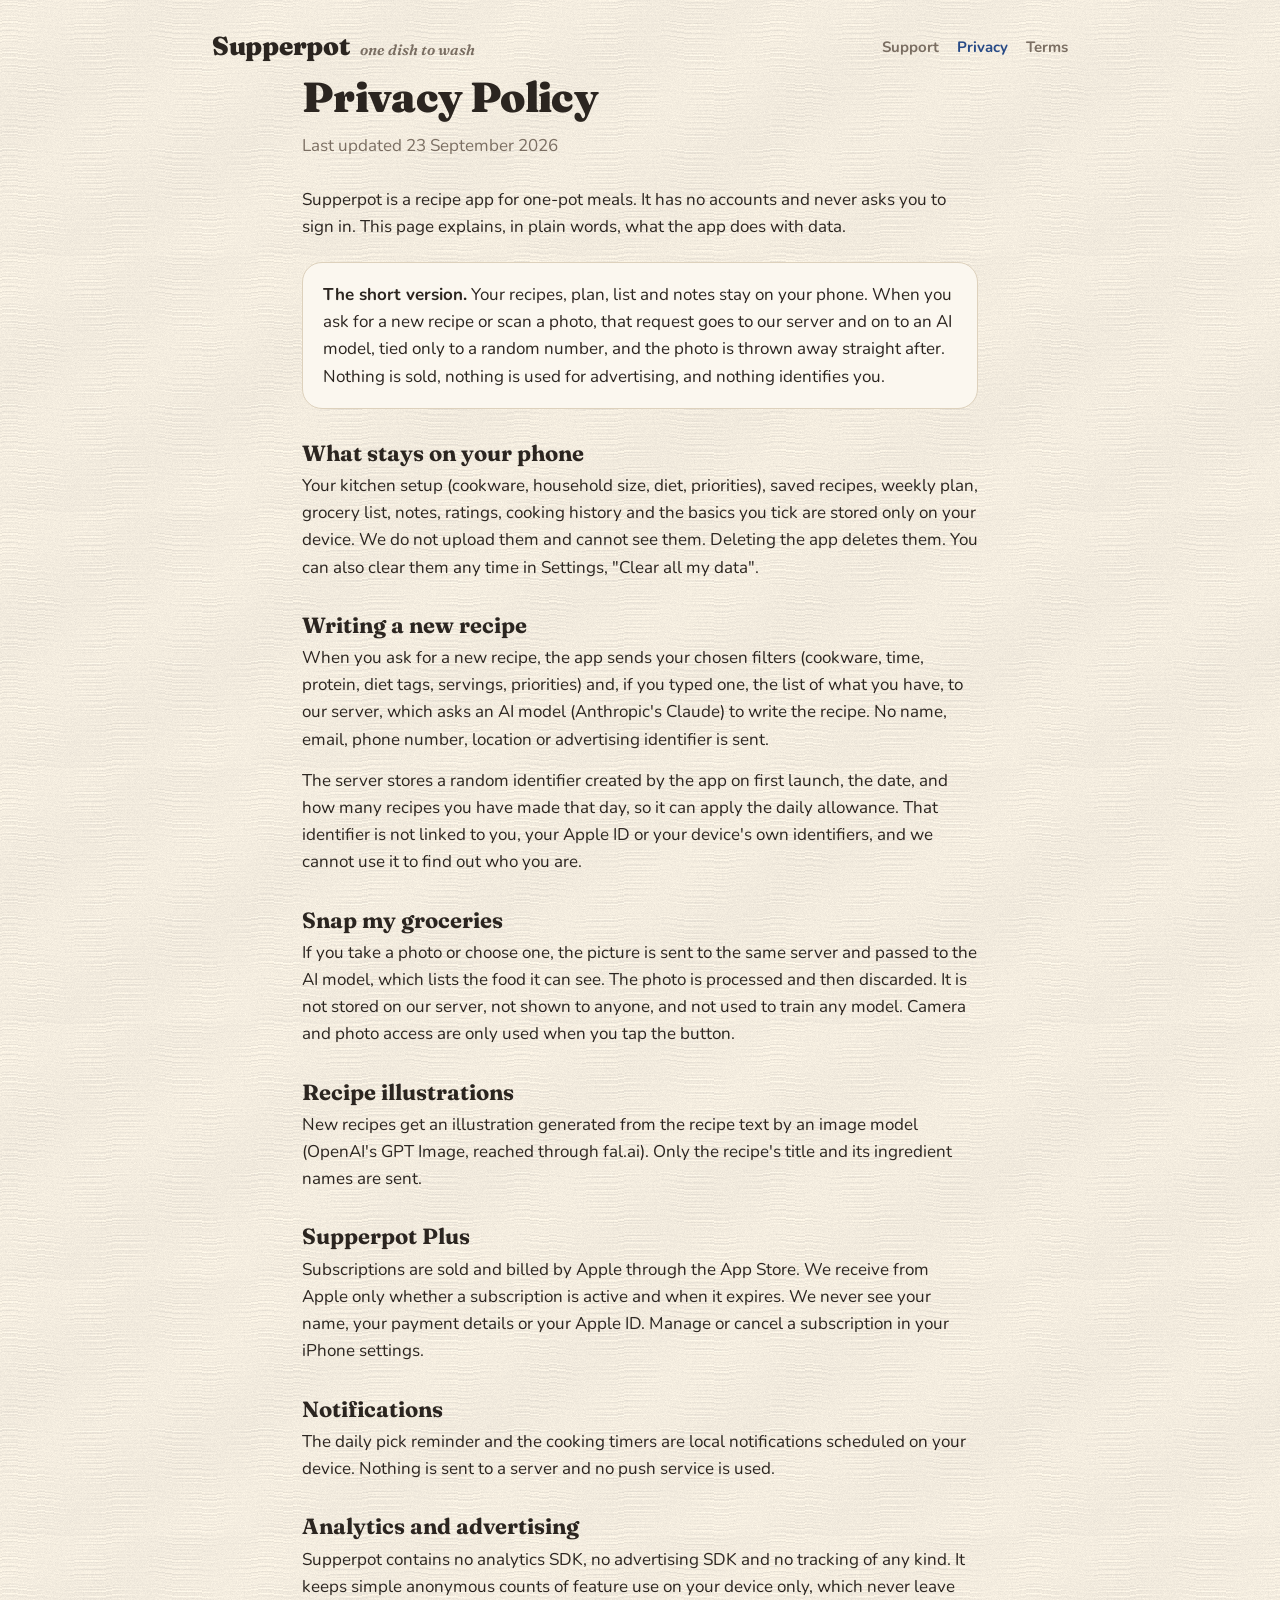
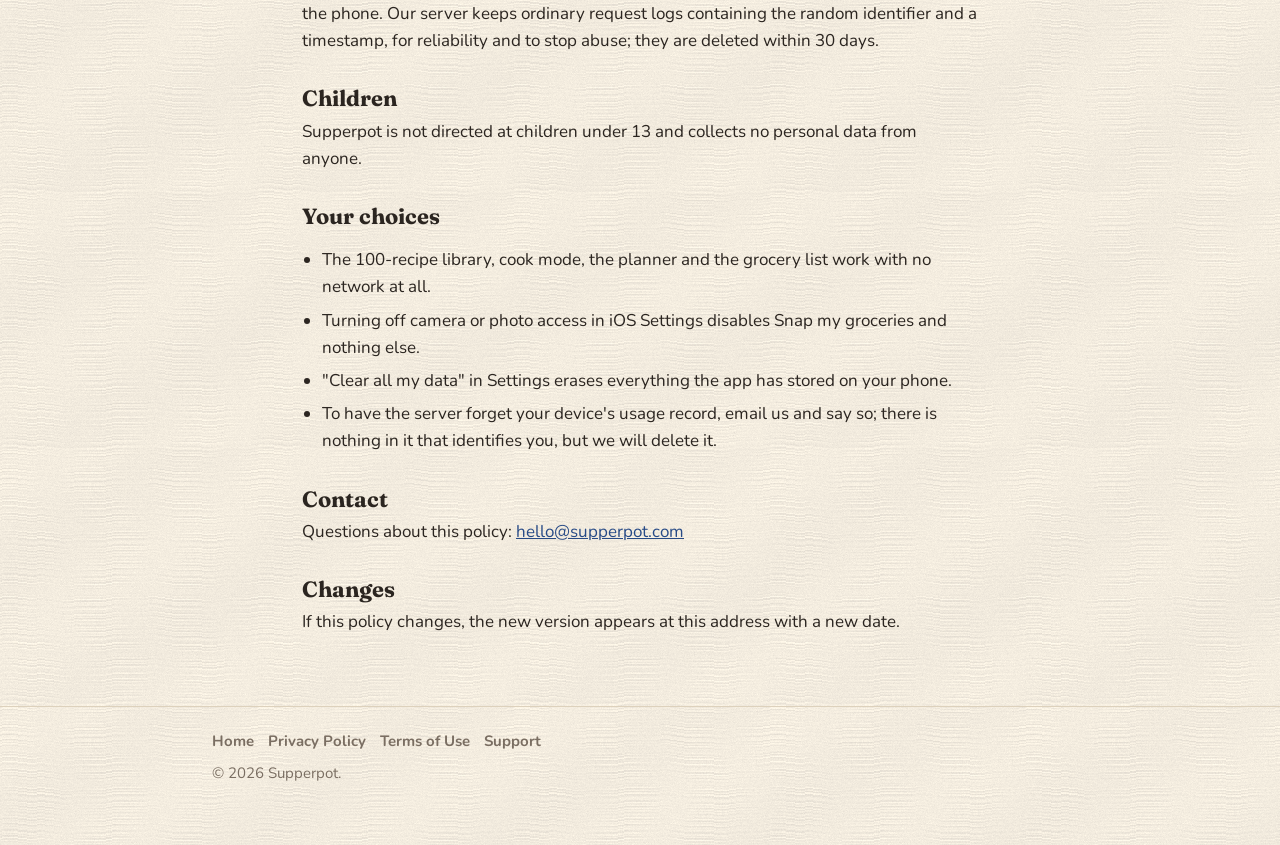
==== privacy/index.html @ 7e3484d4 "Proper site: home with screenshots, separate Privacy, Terms and Support pages" ====
<!doctype html>
<html lang="en">
<head>
<meta charset="utf-8">
<meta name="viewport" content="width=device-width, initial-scale=1">
<title>Privacy Policy — Supperpot</title>
<meta name="description" content="What Supperpot does with your data. No accounts, nothing sold, almost everything stays on your phone.">
<link rel="stylesheet" href="https://fonts.googleapis.com/css2?family=Fraunces:ital,opsz,wght@0,9..144,700;0,9..144,900;1,9..144,600&family=Nunito:wght@500;600;700;800&display=swap">
<link rel="stylesheet" href="/style.css">
</head>
<body>
<header><div class="wrap bar">
  <a class="brand" href="/"><b>Supperpot</b><span>one dish to wash</span></a>
  <nav>
    <a href="/support/">Support</a>
    <a href="/privacy/" aria-current="page">Privacy</a>
    <a href="/terms/">Terms</a>
  </nav>
</div></header>

<main class="wrap narrow doc">
  <h1>Privacy Policy</h1>
  <div class="meta">Last updated 23 September 2026</div>

  <p>Supperpot is a recipe app for one-pot meals. It has no accounts and never asks you to sign in. This page explains, in plain words, what the app does with data.</p>

  <div class="callout">
    <p style="margin:0"><b>The short version.</b> Your recipes, plan, list and notes stay on your phone. When you ask for a new recipe or scan a photo, that request goes to our server and on to an AI model, tied only to a random number, and the photo is thrown away straight after. Nothing is sold, nothing is used for advertising, and nothing identifies you.</p>
  </div>

  <h2>What stays on your phone</h2>
  <p>Your kitchen setup (cookware, household size, diet, priorities), saved recipes, weekly plan, grocery list, notes, ratings, cooking history and the basics you tick are stored only on your device. We do not upload them and cannot see them. Deleting the app deletes them. You can also clear them any time in Settings, "Clear all my data".</p>

  <h2>Writing a new recipe</h2>
  <p>When you ask for a new recipe, the app sends your chosen filters (cookware, time, protein, diet tags, servings, priorities) and, if you typed one, the list of what you have, to our server, which asks an AI model (Anthropic's Claude) to write the recipe. No name, email, phone number, location or advertising identifier is sent.</p>
  <p>The server stores a random identifier created by the app on first launch, the date, and how many recipes you have made that day, so it can apply the daily allowance. That identifier is not linked to you, your Apple ID or your device's own identifiers, and we cannot use it to find out who you are.</p>

  <h2>Snap my groceries</h2>
  <p>If you take a photo or choose one, the picture is sent to the same server and passed to the AI model, which lists the food it can see. The photo is processed and then discarded. It is not stored on our server, not shown to anyone, and not used to train any model. Camera and photo access are only used when you tap the button.</p>

  <h2>Recipe illustrations</h2>
  <p>New recipes get an illustration generated from the recipe text by an image model (OpenAI's GPT Image, reached through fal.ai). Only the recipe's title and its ingredient names are sent.</p>

  <h2>Supperpot Plus</h2>
  <p>Subscriptions are sold and billed by Apple through the App Store. We receive from Apple only whether a subscription is active and when it expires. We never see your name, your payment details or your Apple ID. Manage or cancel a subscription in your iPhone settings.</p>

  <h2>Notifications</h2>
  <p>The daily pick reminder and the cooking timers are local notifications scheduled on your device. Nothing is sent to a server and no push service is used.</p>

  <h2>Analytics and advertising</h2>
  <p>Supperpot contains no analytics SDK, no advertising SDK and no tracking of any kind. It keeps simple anonymous counts of feature use on your device only, which never leave the phone. Our server keeps ordinary request logs containing the random identifier and a timestamp, for reliability and to stop abuse; they are deleted within 30 days.</p>

  <h2>Children</h2>
  <p>Supperpot is not directed at children under 13 and collects no personal data from anyone.</p>

  <h2>Your choices</h2>
  <ul>
    <li>The 100-recipe library, cook mode, the planner and the grocery list work with no network at all.</li>
    <li>Turning off camera or photo access in iOS Settings disables Snap my groceries and nothing else.</li>
    <li>"Clear all my data" in Settings erases everything the app has stored on your phone.</li>
    <li>To have the server forget your device's usage record, email us and say so; there is nothing in it that identifies you, but we will delete it.</li>
  </ul>

  <h2>Contact</h2>
  <p>Questions about this policy: <a href="mailto:hello@supperpot.com">hello@supperpot.com</a></p>

  <h2>Changes</h2>
  <p>If this policy changes, the new version appears at this address with a new date.</p>
</main>

<footer><div class="wrap">
  <nav>
    <a href="/">Home</a>
    <a href="/privacy/">Privacy Policy</a>
    <a href="/terms/">Terms of Use</a>
    <a href="/support/">Support</a>
  </nav>
  © 2026 Supperpot.
</div></footer>
</body>
</html>
---- style.css ----
/* Supperpot site — the app's crepe-paper look. One stylesheet for every page. */
:root {
  --paper: #F4EEE2;
  --card: #FBF7EF;
  --ink: #2B2520;
  --steel: #7A6E62;
  --line: #DDD1BC;
  --enamel: #274A86;
  --enamel-soft: #DCE3F1;
  --butter: #F2C14E;
  --display: "Fraunces", Georgia, "Times New Roman", serif;
  --body: "Nunito", "Segoe UI", system-ui, -apple-system, sans-serif;
}
* { box-sizing: border-box; }
html { scroll-behavior: smooth; }
body {
  margin: 0;
  background: var(--paper) url("/img/paper.png") repeat;
  color: var(--ink);
  font-family: var(--body);
  font-size: 17px;
  line-height: 1.6;
}
.wrap { max-width: 900px; margin: 0 auto; padding: 0 22px; }
.narrow { max-width: 720px; }

/* header */
header { padding: 26px 0 0; }
.bar { display: flex; align-items: center; justify-content: space-between; gap: 16px; flex-wrap: wrap; }
.brand { display: flex; align-items: baseline; gap: 10px; text-decoration: none; color: var(--ink); }
.brand b { font-family: var(--display); font-weight: 900; font-size: 26px; letter-spacing: -0.01em; }
.brand span { font-family: var(--display); font-style: italic; font-weight: 600; color: var(--steel); font-size: 15px; }
nav { display: flex; gap: 18px; flex-wrap: wrap; }
nav a { color: var(--steel); text-decoration: none; font-weight: 700; font-size: 15px; }
nav a:hover, nav a[aria-current="page"] { color: var(--enamel); }

/* hero */
.hero { padding: 40px 0 8px; }
.eyebrow { font-family: var(--display); font-style: italic; font-weight: 600; color: var(--steel); font-size: 20px; }
h1 { font-family: var(--display); font-weight: 900; font-size: clamp(38px, 7vw, 62px); line-height: 1.02; letter-spacing: -0.015em; margin: 8px 0 14px; text-wrap: balance; }
.lede { font-size: 19px; color: var(--steel); max-width: 34ch; margin: 0 0 22px; }
.cta { display: inline-block; background: var(--enamel); color: var(--paper); text-decoration: none; font-weight: 800; padding: 15px 26px; border-radius: 16px; }
.cta.soft { background: transparent; color: var(--enamel); border: 2px solid var(--enamel); margin-left: 8px; }
.hero-grid { display: grid; grid-template-columns: 1fr 380px; gap: 28px; align-items: center; }
.hero-art { width: 100%; border-radius: 22px; }

/* sections */
h2 { font-family: var(--display); font-weight: 700; font-size: clamp(26px, 4vw, 34px); line-height: 1.15; margin: 54px 0 6px; text-wrap: balance; }
h3 { font-family: var(--body); font-weight: 800; font-size: 18px; margin: 0 0 4px; }
p { margin: 0 0 14px; max-width: 65ch; }
.sub { color: var(--steel); margin-bottom: 22px; }

.features { display: grid; grid-template-columns: repeat(auto-fit, minmax(240px, 1fr)); gap: 14px; }
.feature { background: var(--card); border: 1px solid var(--line); border-radius: 20px; padding: 18px 20px; }
.feature p { color: var(--steel); margin: 0; font-size: 16px; }

/* screenshot rail */
.shots { display: flex; gap: 16px; overflow-x: auto; padding: 6px 0 18px; scroll-snap-type: x mandatory; }
.shots figure { margin: 0; flex: 0 0 240px; scroll-snap-align: start; }
.shots img { width: 100%; border-radius: 20px; border: 1px solid var(--line); display: block; }
.shots figcaption { color: var(--steel); font-size: 14px; margin-top: 8px; font-weight: 700; }

/* text pages */
.doc h1 { font-size: clamp(32px, 6vw, 42px); }
.doc .meta { color: var(--steel); margin-bottom: 26px; }
.doc h2 { font-size: 22px; margin: 32px 0 6px; }
.doc p { max-width: 68ch; }
.doc ul { max-width: 68ch; padding-left: 20px; }
.doc li { margin: 6px 0; }

.callout { background: var(--card); border: 1px solid var(--line); border-radius: 20px; padding: 18px 20px; margin: 22px 0; }
a { color: var(--enamel); }

footer { margin-top: 70px; border-top: 1px solid var(--line); padding: 22px 0 60px; color: var(--steel); font-size: 15px; }
footer nav { gap: 14px; margin-bottom: 8px; }

@media (max-width: 760px) {
  .hero-grid { grid-template-columns: 1fr; }
  .hero-art { max-width: 320px; }
  .lede { max-width: none; }
}
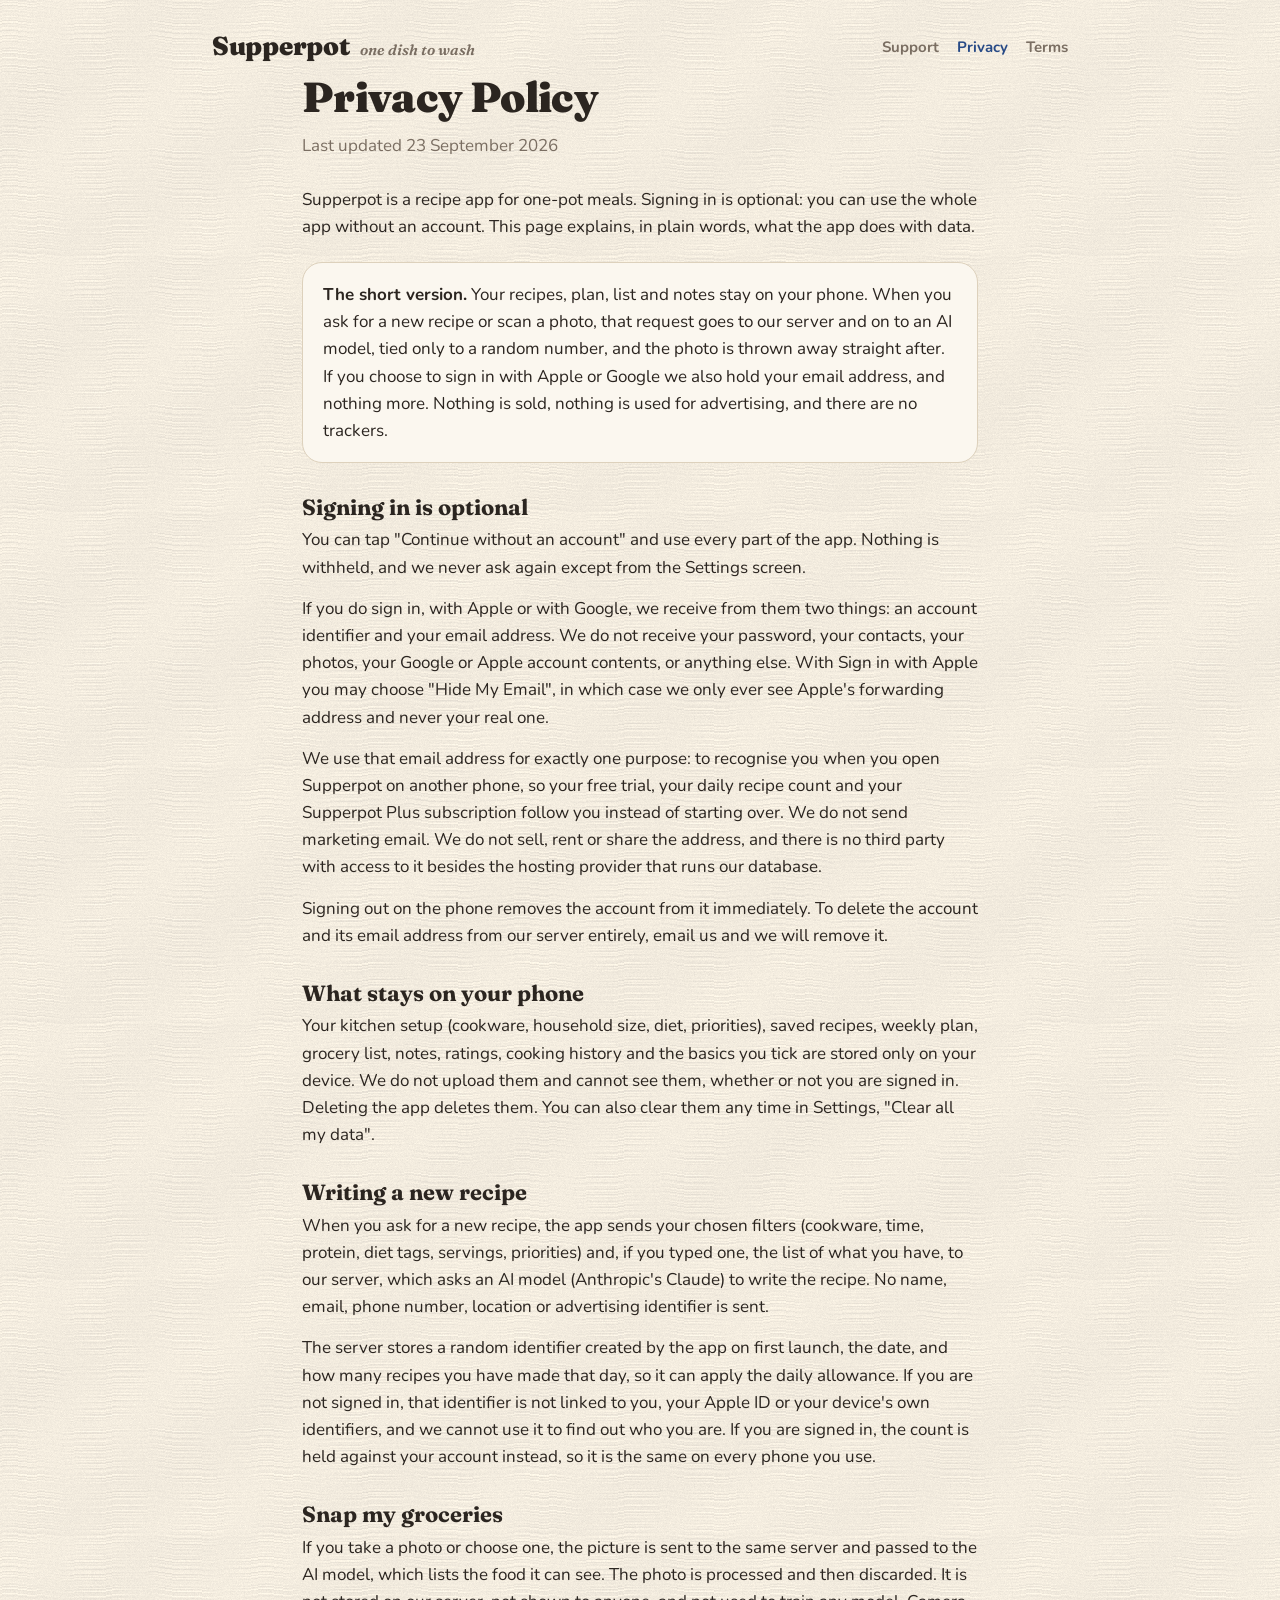
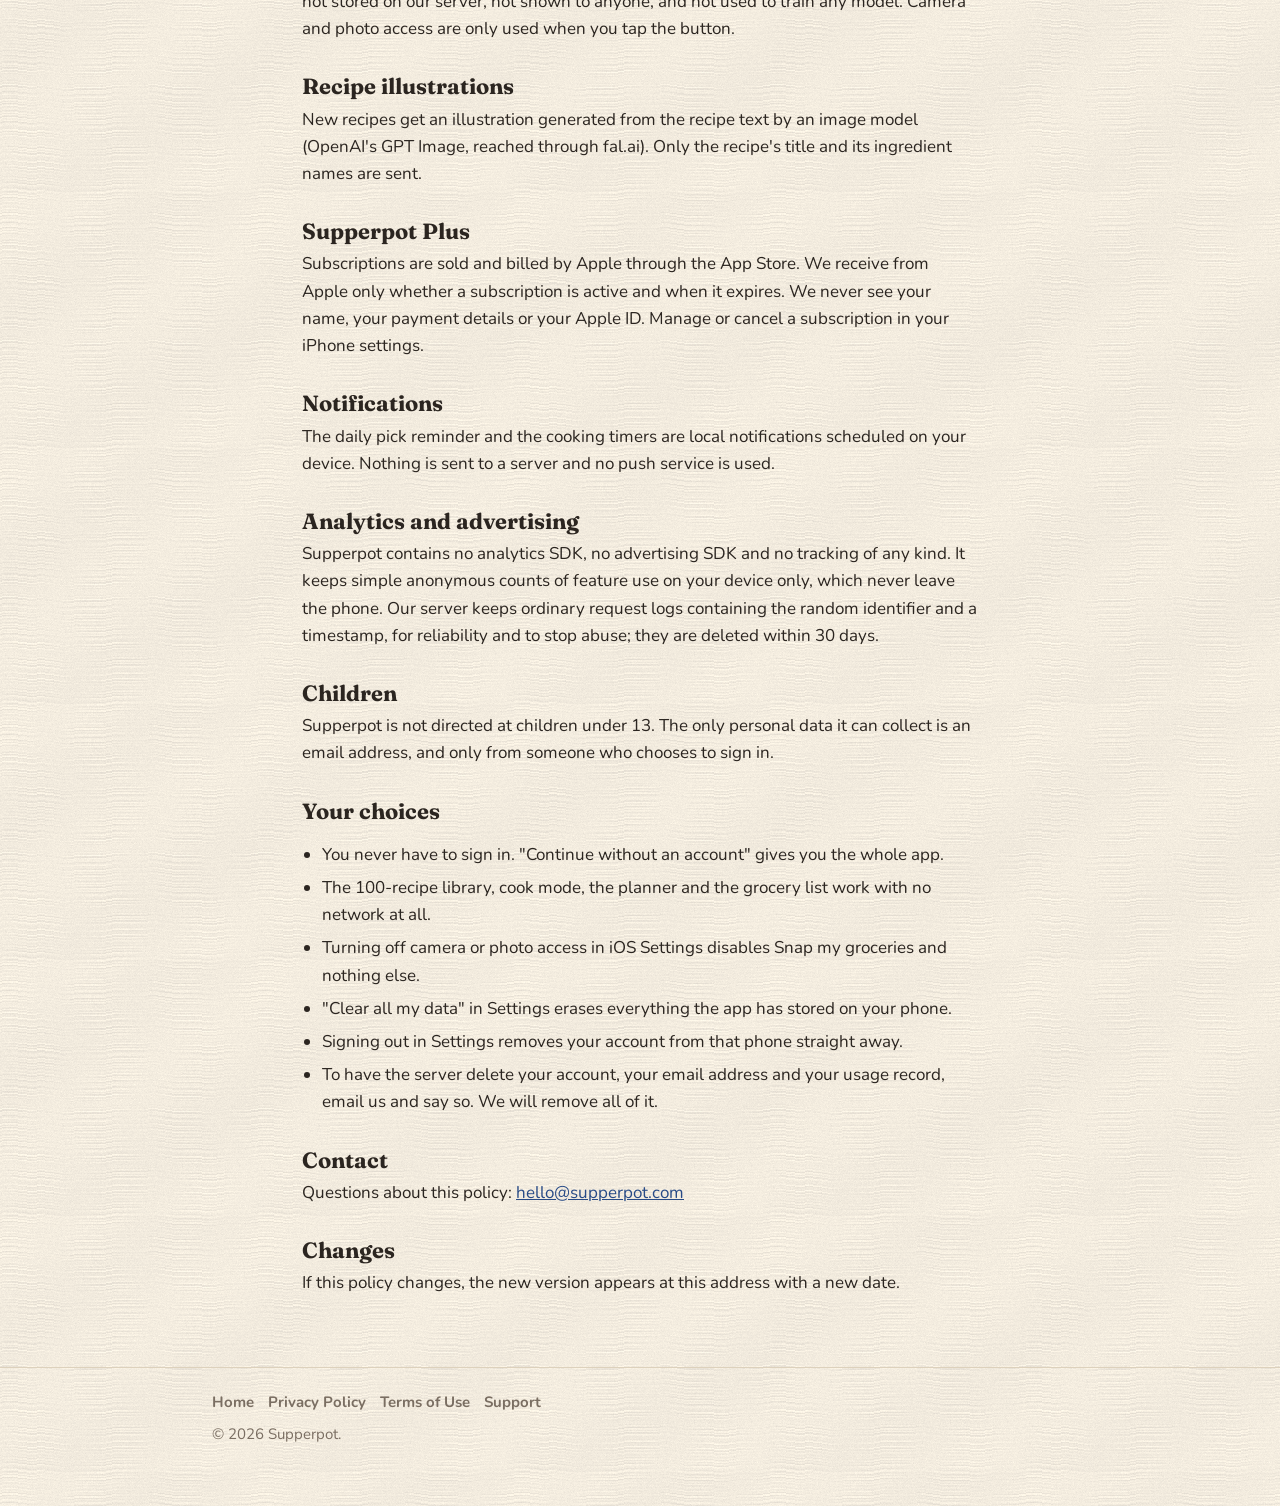
==== commit 1cdc1878: "Optional accounts: privacy, terms, support and home page updated Co-Authored-By: Claude Opus 5 <nore" ====
--- a/privacy/index.html
+++ b/privacy/index.html
@@ -22,18 +22,24 @@
   <h1>Privacy Policy</h1>
   <div class="meta">Last updated 23 September 2026</div>
 
-  <p>Supperpot is a recipe app for one-pot meals. It has no accounts and never asks you to sign in. This page explains, in plain words, what the app does with data.</p>
+  <p>Supperpot is a recipe app for one-pot meals. Signing in is optional: you can use the whole app without an account. This page explains, in plain words, what the app does with data.</p>
 
   <div class="callout">
-    <p style="margin:0"><b>The short version.</b> Your recipes, plan, list and notes stay on your phone. When you ask for a new recipe or scan a photo, that request goes to our server and on to an AI model, tied only to a random number, and the photo is thrown away straight after. Nothing is sold, nothing is used for advertising, and nothing identifies you.</p>
+    <p style="margin:0"><b>The short version.</b> Your recipes, plan, list and notes stay on your phone. When you ask for a new recipe or scan a photo, that request goes to our server and on to an AI model, tied only to a random number, and the photo is thrown away straight after. If you choose to sign in with Apple or Google we also hold your email address, and nothing more. Nothing is sold, nothing is used for advertising, and there are no trackers.</p>
   </div>
 
+  <h2>Signing in is optional</h2>
+  <p>You can tap "Continue without an account" and use every part of the app. Nothing is withheld, and we never ask again except from the Settings screen.</p>
+  <p>If you do sign in, with Apple or with Google, we receive from them two things: an account identifier and your email address. We do not receive your password, your contacts, your photos, your Google or Apple account contents, or anything else. With Sign in with Apple you may choose "Hide My Email", in which case we only ever see Apple's forwarding address and never your real one.</p>
+  <p>We use that email address for exactly one purpose: to recognise you when you open Supperpot on another phone, so your free trial, your daily recipe count and your Supperpot Plus subscription follow you instead of starting over. We do not send marketing email. We do not sell, rent or share the address, and there is no third party with access to it besides the hosting provider that runs our database.</p>
+  <p>Signing out on the phone removes the account from it immediately. To delete the account and its email address from our server entirely, email us and we will remove it.</p>
+
   <h2>What stays on your phone</h2>
-  <p>Your kitchen setup (cookware, household size, diet, priorities), saved recipes, weekly plan, grocery list, notes, ratings, cooking history and the basics you tick are stored only on your device. We do not upload them and cannot see them. Deleting the app deletes them. You can also clear them any time in Settings, "Clear all my data".</p>
+  <p>Your kitchen setup (cookware, household size, diet, priorities), saved recipes, weekly plan, grocery list, notes, ratings, cooking history and the basics you tick are stored only on your device. We do not upload them and cannot see them, whether or not you are signed in. Deleting the app deletes them. You can also clear them any time in Settings, "Clear all my data".</p>
 
   <h2>Writing a new recipe</h2>
   <p>When you ask for a new recipe, the app sends your chosen filters (cookware, time, protein, diet tags, servings, priorities) and, if you typed one, the list of what you have, to our server, which asks an AI model (Anthropic's Claude) to write the recipe. No name, email, phone number, location or advertising identifier is sent.</p>
-  <p>The server stores a random identifier created by the app on first launch, the date, and how many recipes you have made that day, so it can apply the daily allowance. That identifier is not linked to you, your Apple ID or your device's own identifiers, and we cannot use it to find out who you are.</p>
+  <p>The server stores a random identifier created by the app on first launch, the date, and how many recipes you have made that day, so it can apply the daily allowance. If you are not signed in, that identifier is not linked to you, your Apple ID or your device's own identifiers, and we cannot use it to find out who you are. If you are signed in, the count is held against your account instead, so it is the same on every phone you use.</p>
 
   <h2>Snap my groceries</h2>
   <p>If you take a photo or choose one, the picture is sent to the same server and passed to the AI model, which lists the food it can see. The photo is processed and then discarded. It is not stored on our server, not shown to anyone, and not used to train any model. Camera and photo access are only used when you tap the button.</p>
@@ -51,14 +57,16 @@
   <p>Supperpot contains no analytics SDK, no advertising SDK and no tracking of any kind. It keeps simple anonymous counts of feature use on your device only, which never leave the phone. Our server keeps ordinary request logs containing the random identifier and a timestamp, for reliability and to stop abuse; they are deleted within 30 days.</p>
 
   <h2>Children</h2>
-  <p>Supperpot is not directed at children under 13 and collects no personal data from anyone.</p>
+  <p>Supperpot is not directed at children under 13. The only personal data it can collect is an email address, and only from someone who chooses to sign in.</p>
 
   <h2>Your choices</h2>
   <ul>
+    <li>You never have to sign in. "Continue without an account" gives you the whole app.</li>
     <li>The 100-recipe library, cook mode, the planner and the grocery list work with no network at all.</li>
     <li>Turning off camera or photo access in iOS Settings disables Snap my groceries and nothing else.</li>
     <li>"Clear all my data" in Settings erases everything the app has stored on your phone.</li>
-    <li>To have the server forget your device's usage record, email us and say so; there is nothing in it that identifies you, but we will delete it.</li>
+    <li>Signing out in Settings removes your account from that phone straight away.</li>
+    <li>To have the server delete your account, your email address and your usage record, email us and say so. We will remove all of it.</li>
   </ul>
 
   <h2>Contact</h2>
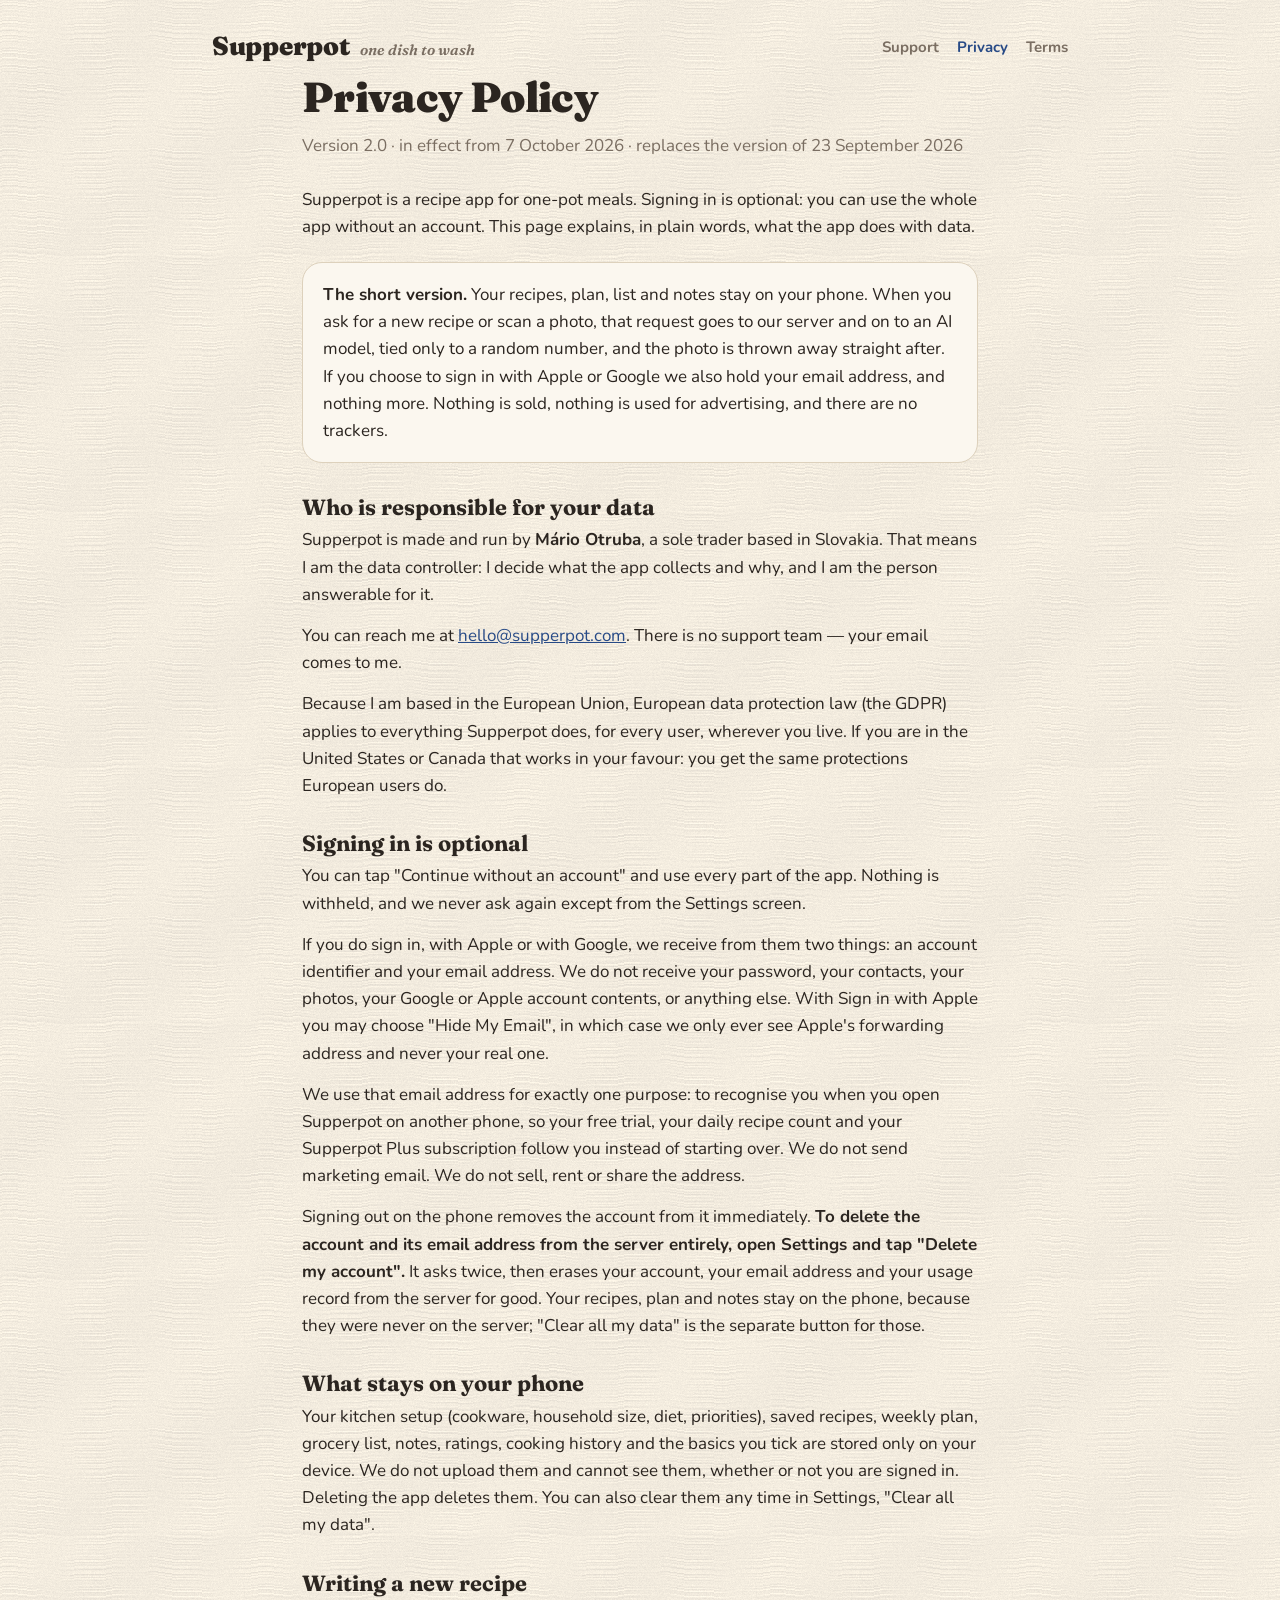
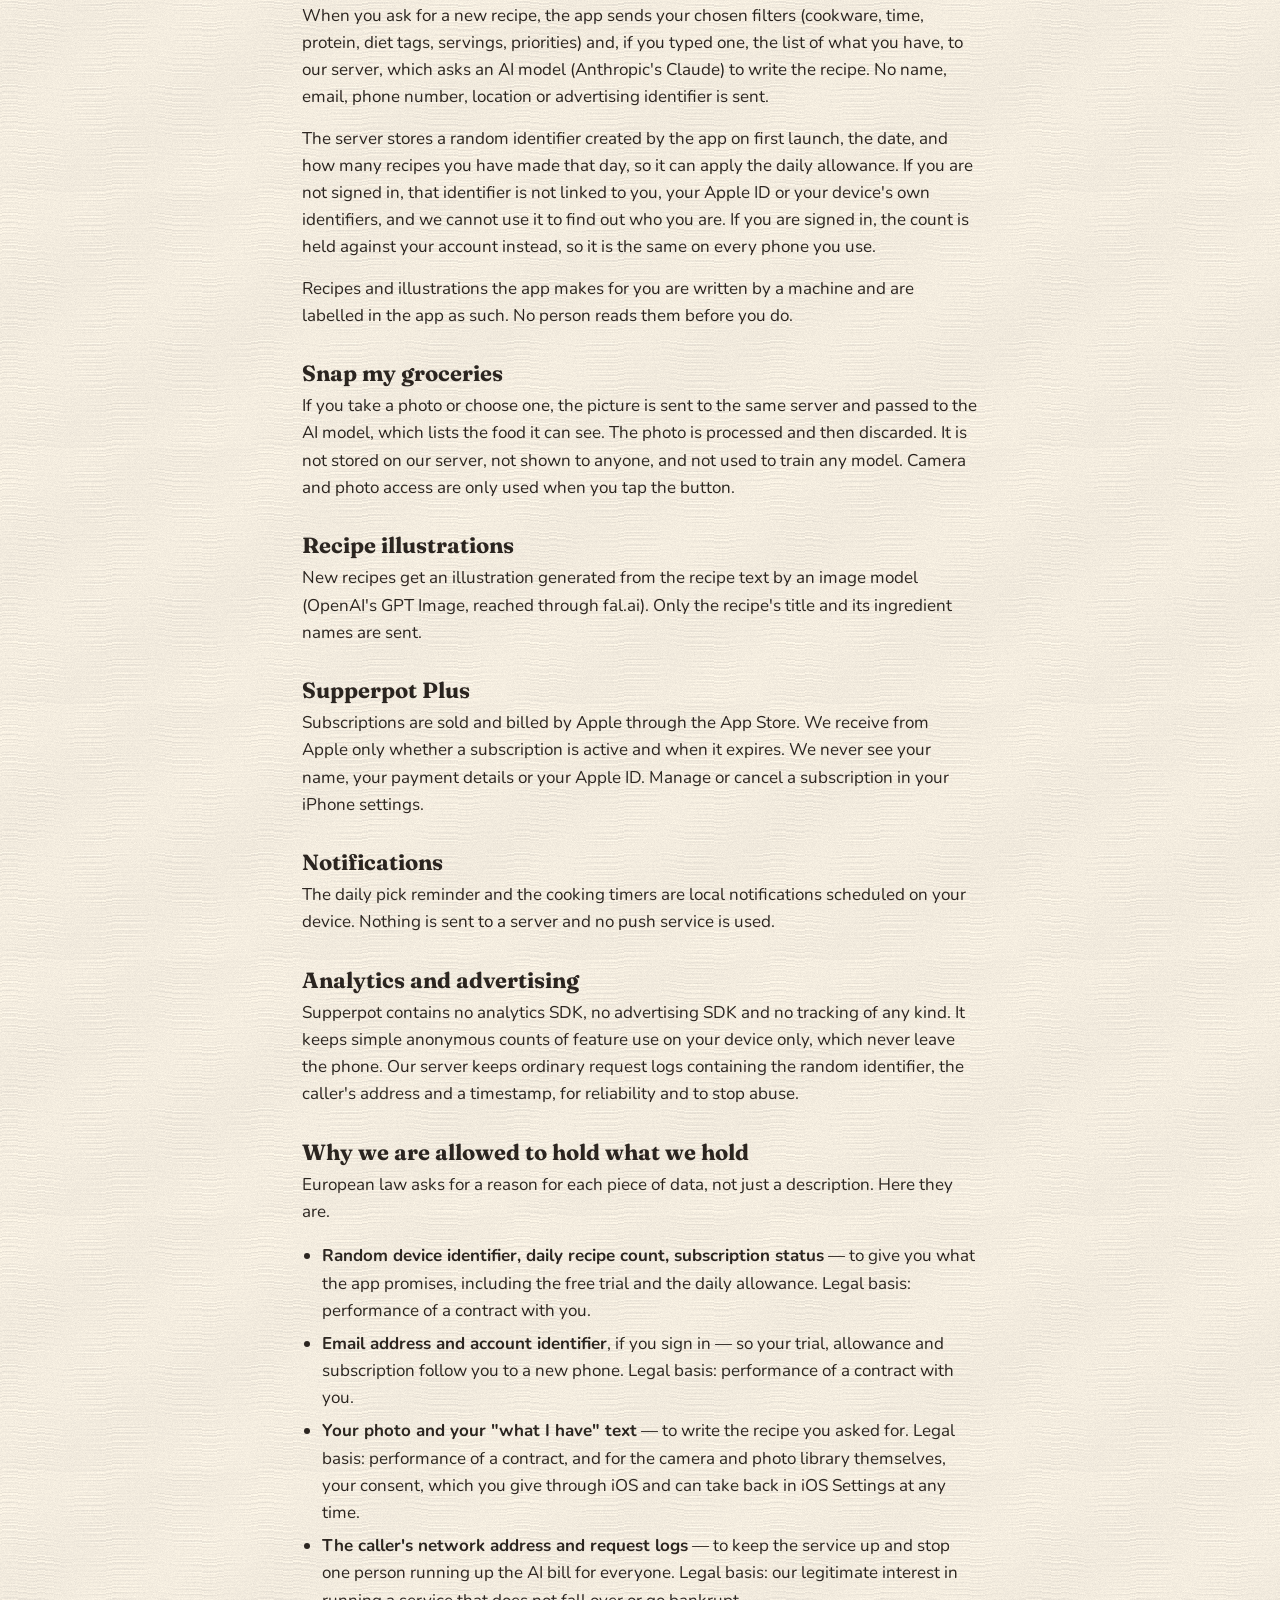
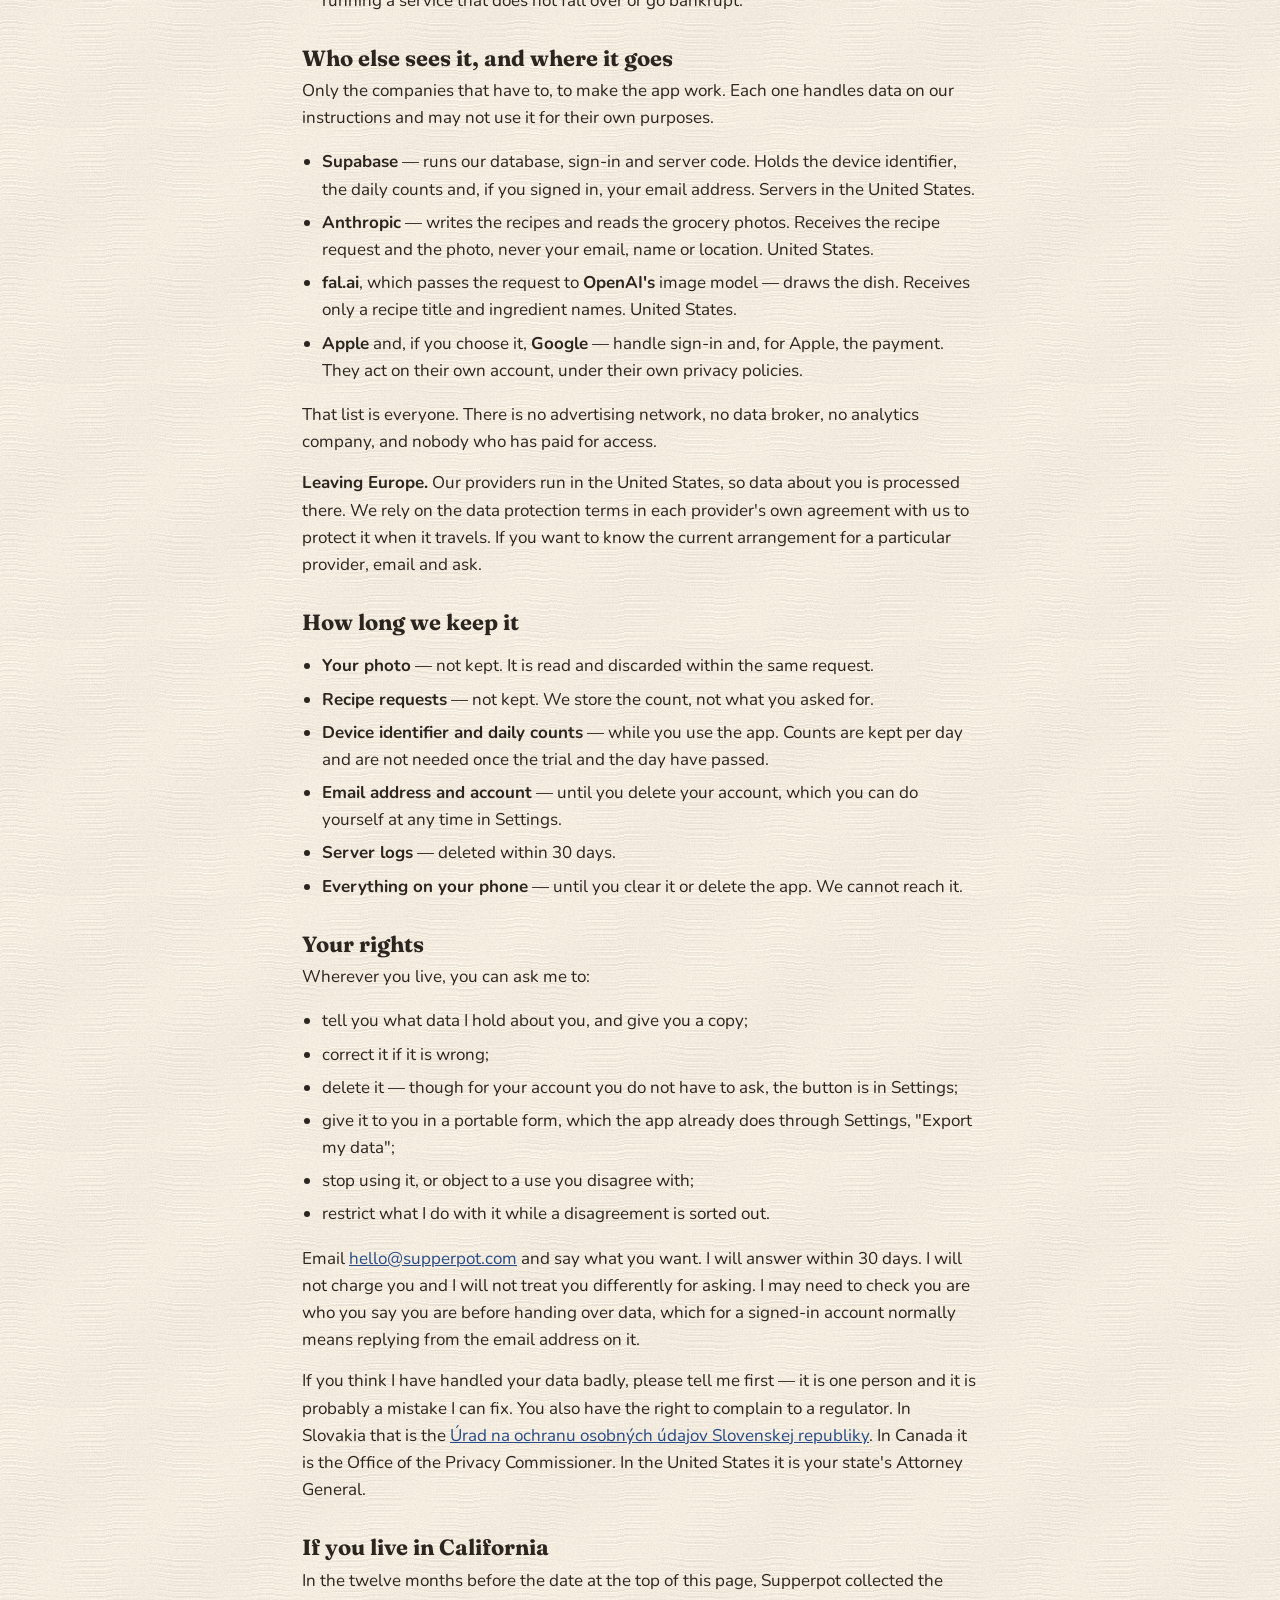
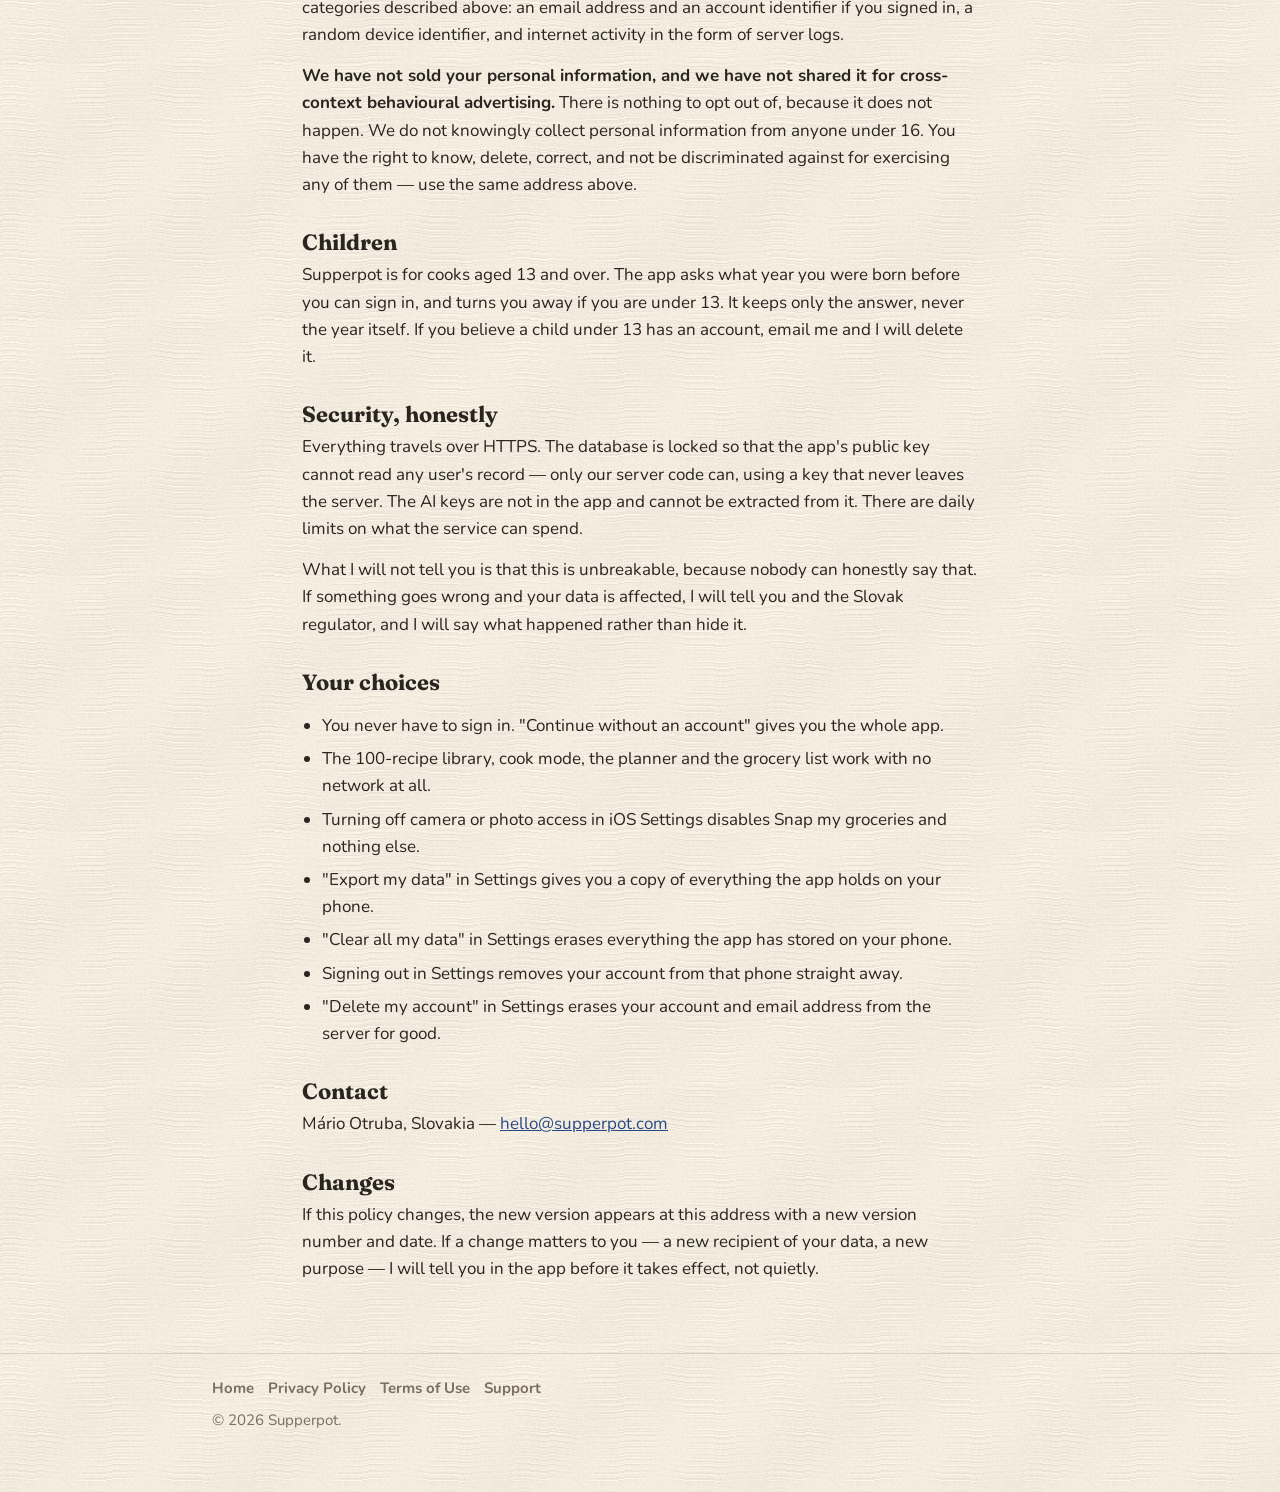
==== commit c57e20db: "Privacy policy 2.0 and terms 2.0: name the operator, the legal bases, the recipients, retention, rig" ====
--- a/privacy/index.html
+++ b/privacy/index.html
@@ -20,19 +20,25 @@
 
 <main class="wrap narrow doc">
   <h1>Privacy Policy</h1>
-  <div class="meta">Last updated 23 September 2026</div>
+  <div class="meta">Version 2.0 &middot; in effect from 7 October 2026 &middot; replaces the version of 23 September 2026</div>
 
   <p>Supperpot is a recipe app for one-pot meals. Signing in is optional: you can use the whole app without an account. This page explains, in plain words, what the app does with data.</p>
 
   <div class="callout">
-    <p style="margin:0"><b>The short version.</b> Your recipes, plan, list and notes stay on your phone. When you ask for a new recipe or scan a photo, that request goes to our server and on to an AI model, tied only to a random number, and the photo is thrown away straight after. If you choose to sign in with Apple or Google we also hold your email address, and nothing more. Nothing is sold, nothing is used for advertising, and there are no trackers.</p>
+    <b>The short version.</b>
+    Your recipes, plan, list and notes stay on your phone. When you ask for a new recipe or scan a photo, that request goes to our server and on to an AI model, tied only to a random number, and the photo is thrown away straight after. If you choose to sign in with Apple or Google we also hold your email address, and nothing more. Nothing is sold, nothing is used for advertising, and there are no trackers.
   </div>
+
+  <h2>Who is responsible for your data</h2>
+  <p>Supperpot is made and run by <b>M&aacute;rio Otruba</b>, a sole trader based in Slovakia. That means I am the data controller: I decide what the app collects and why, and I am the person answerable for it.</p>
+  <p>You can reach me at <a href="mailto:hello@supperpot.com">hello@supperpot.com</a>. There is no support team &mdash; your email comes to me.</p>
+  <p>Because I am based in the European Union, European data protection law (the GDPR) applies to everything Supperpot does, for every user, wherever you live. If you are in the United States or Canada that works in your favour: you get the same protections European users do.</p>
 
   <h2>Signing in is optional</h2>
   <p>You can tap "Continue without an account" and use every part of the app. Nothing is withheld, and we never ask again except from the Settings screen.</p>
   <p>If you do sign in, with Apple or with Google, we receive from them two things: an account identifier and your email address. We do not receive your password, your contacts, your photos, your Google or Apple account contents, or anything else. With Sign in with Apple you may choose "Hide My Email", in which case we only ever see Apple's forwarding address and never your real one.</p>
-  <p>We use that email address for exactly one purpose: to recognise you when you open Supperpot on another phone, so your free trial, your daily recipe count and your Supperpot Plus subscription follow you instead of starting over. We do not send marketing email. We do not sell, rent or share the address, and there is no third party with access to it besides the hosting provider that runs our database.</p>
-  <p>Signing out on the phone removes the account from it immediately. To delete the account and its email address from our server entirely, email us and we will remove it.</p>
+  <p>We use that email address for exactly one purpose: to recognise you when you open Supperpot on another phone, so your free trial, your daily recipe count and your Supperpot Plus subscription follow you instead of starting over. We do not send marketing email. We do not sell, rent or share the address.</p>
+  <p>Signing out on the phone removes the account from it immediately. <b>To delete the account and its email address from the server entirely, open Settings and tap "Delete my account".</b> It asks twice, then erases your account, your email address and your usage record from the server for good. Your recipes, plan and notes stay on the phone, because they were never on the server; "Clear all my data" is the separate button for those.</p>
 
   <h2>What stays on your phone</h2>
   <p>Your kitchen setup (cookware, household size, diet, priorities), saved recipes, weekly plan, grocery list, notes, ratings, cooking history and the basics you tick are stored only on your device. We do not upload them and cannot see them, whether or not you are signed in. Deleting the app deletes them. You can also clear them any time in Settings, "Clear all my data".</p>
@@ -40,6 +46,7 @@
   <h2>Writing a new recipe</h2>
   <p>When you ask for a new recipe, the app sends your chosen filters (cookware, time, protein, diet tags, servings, priorities) and, if you typed one, the list of what you have, to our server, which asks an AI model (Anthropic's Claude) to write the recipe. No name, email, phone number, location or advertising identifier is sent.</p>
   <p>The server stores a random identifier created by the app on first launch, the date, and how many recipes you have made that day, so it can apply the daily allowance. If you are not signed in, that identifier is not linked to you, your Apple ID or your device's own identifiers, and we cannot use it to find out who you are. If you are signed in, the count is held against your account instead, so it is the same on every phone you use.</p>
+  <p>Recipes and illustrations the app makes for you are written by a machine and are labelled in the app as such. No person reads them before you do.</p>
 
   <h2>Snap my groceries</h2>
   <p>If you take a photo or choose one, the picture is sent to the same server and passed to the AI model, which lists the food it can see. The photo is processed and then discarded. It is not stored on our server, not shown to anyone, and not used to train any model. Camera and photo access are only used when you tap the button.</p>
@@ -54,26 +61,78 @@
   <p>The daily pick reminder and the cooking timers are local notifications scheduled on your device. Nothing is sent to a server and no push service is used.</p>
 
   <h2>Analytics and advertising</h2>
-  <p>Supperpot contains no analytics SDK, no advertising SDK and no tracking of any kind. It keeps simple anonymous counts of feature use on your device only, which never leave the phone. Our server keeps ordinary request logs containing the random identifier and a timestamp, for reliability and to stop abuse; they are deleted within 30 days.</p>
+  <p>Supperpot contains no analytics SDK, no advertising SDK and no tracking of any kind. It keeps simple anonymous counts of feature use on your device only, which never leave the phone. Our server keeps ordinary request logs containing the random identifier, the caller's address and a timestamp, for reliability and to stop abuse.</p>
+
+  <h2>Why we are allowed to hold what we hold</h2>
+  <p>European law asks for a reason for each piece of data, not just a description. Here they are.</p>
+  <ul>
+    <li><b>Random device identifier, daily recipe count, subscription status</b> &mdash; to give you what the app promises, including the free trial and the daily allowance. Legal basis: performance of a contract with you.</li>
+    <li><b>Email address and account identifier</b>, if you sign in &mdash; so your trial, allowance and subscription follow you to a new phone. Legal basis: performance of a contract with you.</li>
+    <li><b>Your photo and your "what I have" text</b> &mdash; to write the recipe you asked for. Legal basis: performance of a contract, and for the camera and photo library themselves, your consent, which you give through iOS and can take back in iOS Settings at any time.</li>
+    <li><b>The caller's network address and request logs</b> &mdash; to keep the service up and stop one person running up the AI bill for everyone. Legal basis: our legitimate interest in running a service that does not fall over or go bankrupt.</li>
+  </ul>
+
+  <h2>Who else sees it, and where it goes</h2>
+  <p>Only the companies that have to, to make the app work. Each one handles data on our instructions and may not use it for their own purposes.</p>
+  <ul>
+    <li><b>Supabase</b> &mdash; runs our database, sign-in and server code. Holds the device identifier, the daily counts and, if you signed in, your email address. Servers in the United States.</li>
+    <li><b>Anthropic</b> &mdash; writes the recipes and reads the grocery photos. Receives the recipe request and the photo, never your email, name or location. United States.</li>
+    <li><b>fal.ai</b>, which passes the request to <b>OpenAI's</b> image model &mdash; draws the dish. Receives only a recipe title and ingredient names. United States.</li>
+    <li><b>Apple</b> and, if you choose it, <b>Google</b> &mdash; handle sign-in and, for Apple, the payment. They act on their own account, under their own privacy policies.</li>
+  </ul>
+  <p>That list is everyone. There is no advertising network, no data broker, no analytics company, and nobody who has paid for access.</p>
+  <p><b>Leaving Europe.</b> Our providers run in the United States, so data about you is processed there. We rely on the data protection terms in each provider's own agreement with us to protect it when it travels. If you want to know the current arrangement for a particular provider, email and ask.</p>
+
+  <h2>How long we keep it</h2>
+  <ul>
+    <li><b>Your photo</b> &mdash; not kept. It is read and discarded within the same request.</li>
+    <li><b>Recipe requests</b> &mdash; not kept. We store the count, not what you asked for.</li>
+    <li><b>Device identifier and daily counts</b> &mdash; while you use the app. Counts are kept per day and are not needed once the trial and the day have passed.</li>
+    <li><b>Email address and account</b> &mdash; until you delete your account, which you can do yourself at any time in Settings.</li>
+    <li><b>Server logs</b> &mdash; deleted within 30 days.</li>
+    <li><b>Everything on your phone</b> &mdash; until you clear it or delete the app. We cannot reach it.</li>
+  </ul>
+
+  <h2>Your rights</h2>
+  <p>Wherever you live, you can ask me to:</p>
+  <ul>
+    <li>tell you what data I hold about you, and give you a copy;</li>
+    <li>correct it if it is wrong;</li>
+    <li>delete it &mdash; though for your account you do not have to ask, the button is in Settings;</li>
+    <li>give it to you in a portable form, which the app already does through Settings, "Export my data";</li>
+    <li>stop using it, or object to a use you disagree with;</li>
+    <li>restrict what I do with it while a disagreement is sorted out.</li>
+  </ul>
+  <p>Email <a href="mailto:hello@supperpot.com">hello@supperpot.com</a> and say what you want. I will answer within 30 days. I will not charge you and I will not treat you differently for asking. I may need to check you are who you say you are before handing over data, which for a signed-in account normally means replying from the email address on it.</p>
+  <p>If you think I have handled your data badly, please tell me first &mdash; it is one person and it is probably a mistake I can fix. You also have the right to complain to a regulator. In Slovakia that is the <a href="https://dataprotection.gov.sk/" rel="noopener">&Uacute;rad na ochranu osobn&yacute;ch &uacute;dajov Slovenskej republiky</a>. In Canada it is the Office of the Privacy Commissioner. In the United States it is your state's Attorney General.</p>
+
+  <h2>If you live in California</h2>
+  <p>In the twelve months before the date at the top of this page, Supperpot collected the categories described above: an email address and an account identifier if you signed in, a random device identifier, and internet activity in the form of server logs.</p>
+  <p><b>We have not sold your personal information, and we have not shared it for cross-context behavioural advertising.</b> There is nothing to opt out of, because it does not happen. We do not knowingly collect personal information from anyone under 16. You have the right to know, delete, correct, and not be discriminated against for exercising any of them &mdash; use the same address above.</p>
 
   <h2>Children</h2>
-  <p>Supperpot is not directed at children under 13. The only personal data it can collect is an email address, and only from someone who chooses to sign in.</p>
+  <p>Supperpot is for cooks aged 13 and over. The app asks what year you were born before you can sign in, and turns you away if you are under 13. It keeps only the answer, never the year itself. If you believe a child under 13 has an account, email me and I will delete it.</p>
+
+  <h2>Security, honestly</h2>
+  <p>Everything travels over HTTPS. The database is locked so that the app's public key cannot read any user's record &mdash; only our server code can, using a key that never leaves the server. The AI keys are not in the app and cannot be extracted from it. There are daily limits on what the service can spend.</p>
+  <p>What I will not tell you is that this is unbreakable, because nobody can honestly say that. If something goes wrong and your data is affected, I will tell you and the Slovak regulator, and I will say what happened rather than hide it.</p>
 
   <h2>Your choices</h2>
   <ul>
     <li>You never have to sign in. "Continue without an account" gives you the whole app.</li>
     <li>The 100-recipe library, cook mode, the planner and the grocery list work with no network at all.</li>
     <li>Turning off camera or photo access in iOS Settings disables Snap my groceries and nothing else.</li>
+    <li>"Export my data" in Settings gives you a copy of everything the app holds on your phone.</li>
     <li>"Clear all my data" in Settings erases everything the app has stored on your phone.</li>
     <li>Signing out in Settings removes your account from that phone straight away.</li>
-    <li>To have the server delete your account, your email address and your usage record, email us and say so. We will remove all of it.</li>
+    <li>"Delete my account" in Settings erases your account and email address from the server for good.</li>
   </ul>
 
   <h2>Contact</h2>
-  <p>Questions about this policy: <a href="mailto:hello@supperpot.com">hello@supperpot.com</a></p>
+  <p>M&aacute;rio Otruba, Slovakia &mdash; <a href="mailto:hello@supperpot.com">hello@supperpot.com</a></p>
 
   <h2>Changes</h2>
-  <p>If this policy changes, the new version appears at this address with a new date.</p>
+  <p>If this policy changes, the new version appears at this address with a new version number and date. If a change matters to you &mdash; a new recipient of your data, a new purpose &mdash; I will tell you in the app before it takes effect, not quietly.</p>
 </main>
 
 <footer><div class="wrap">
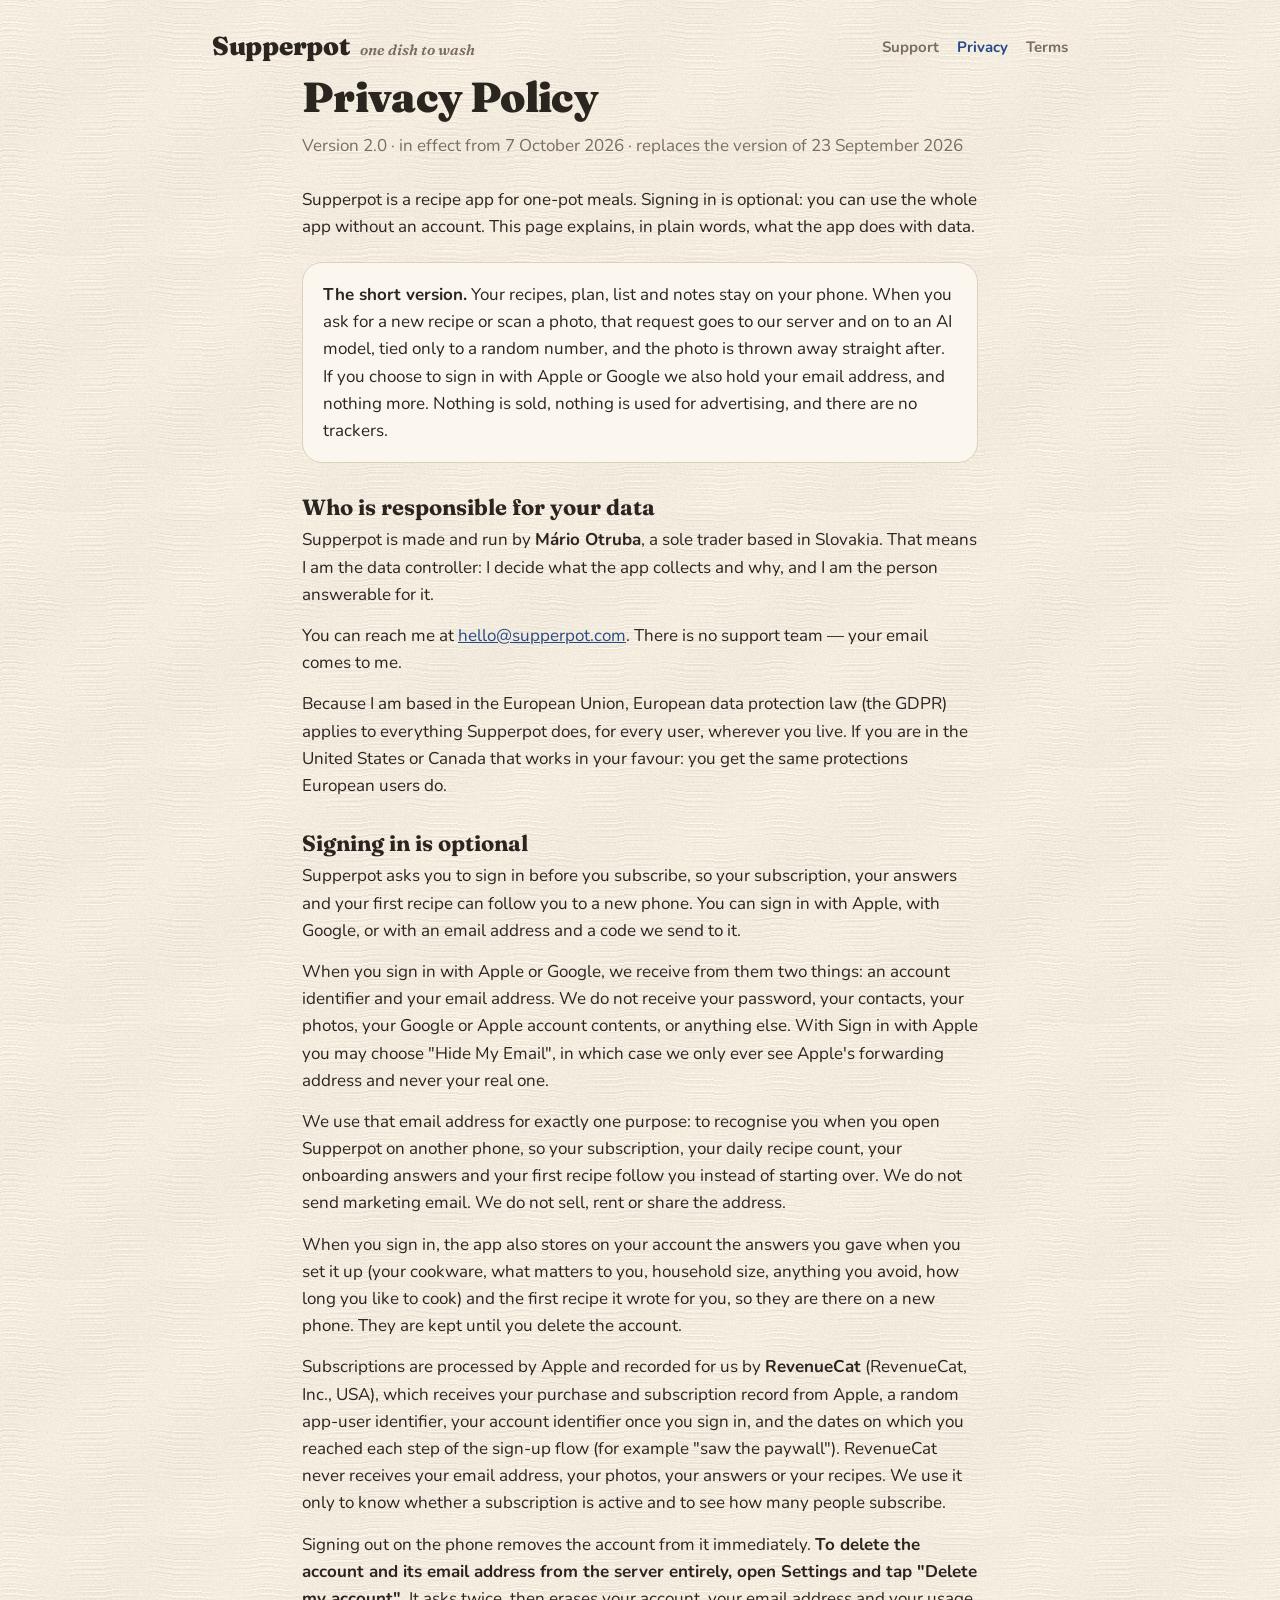
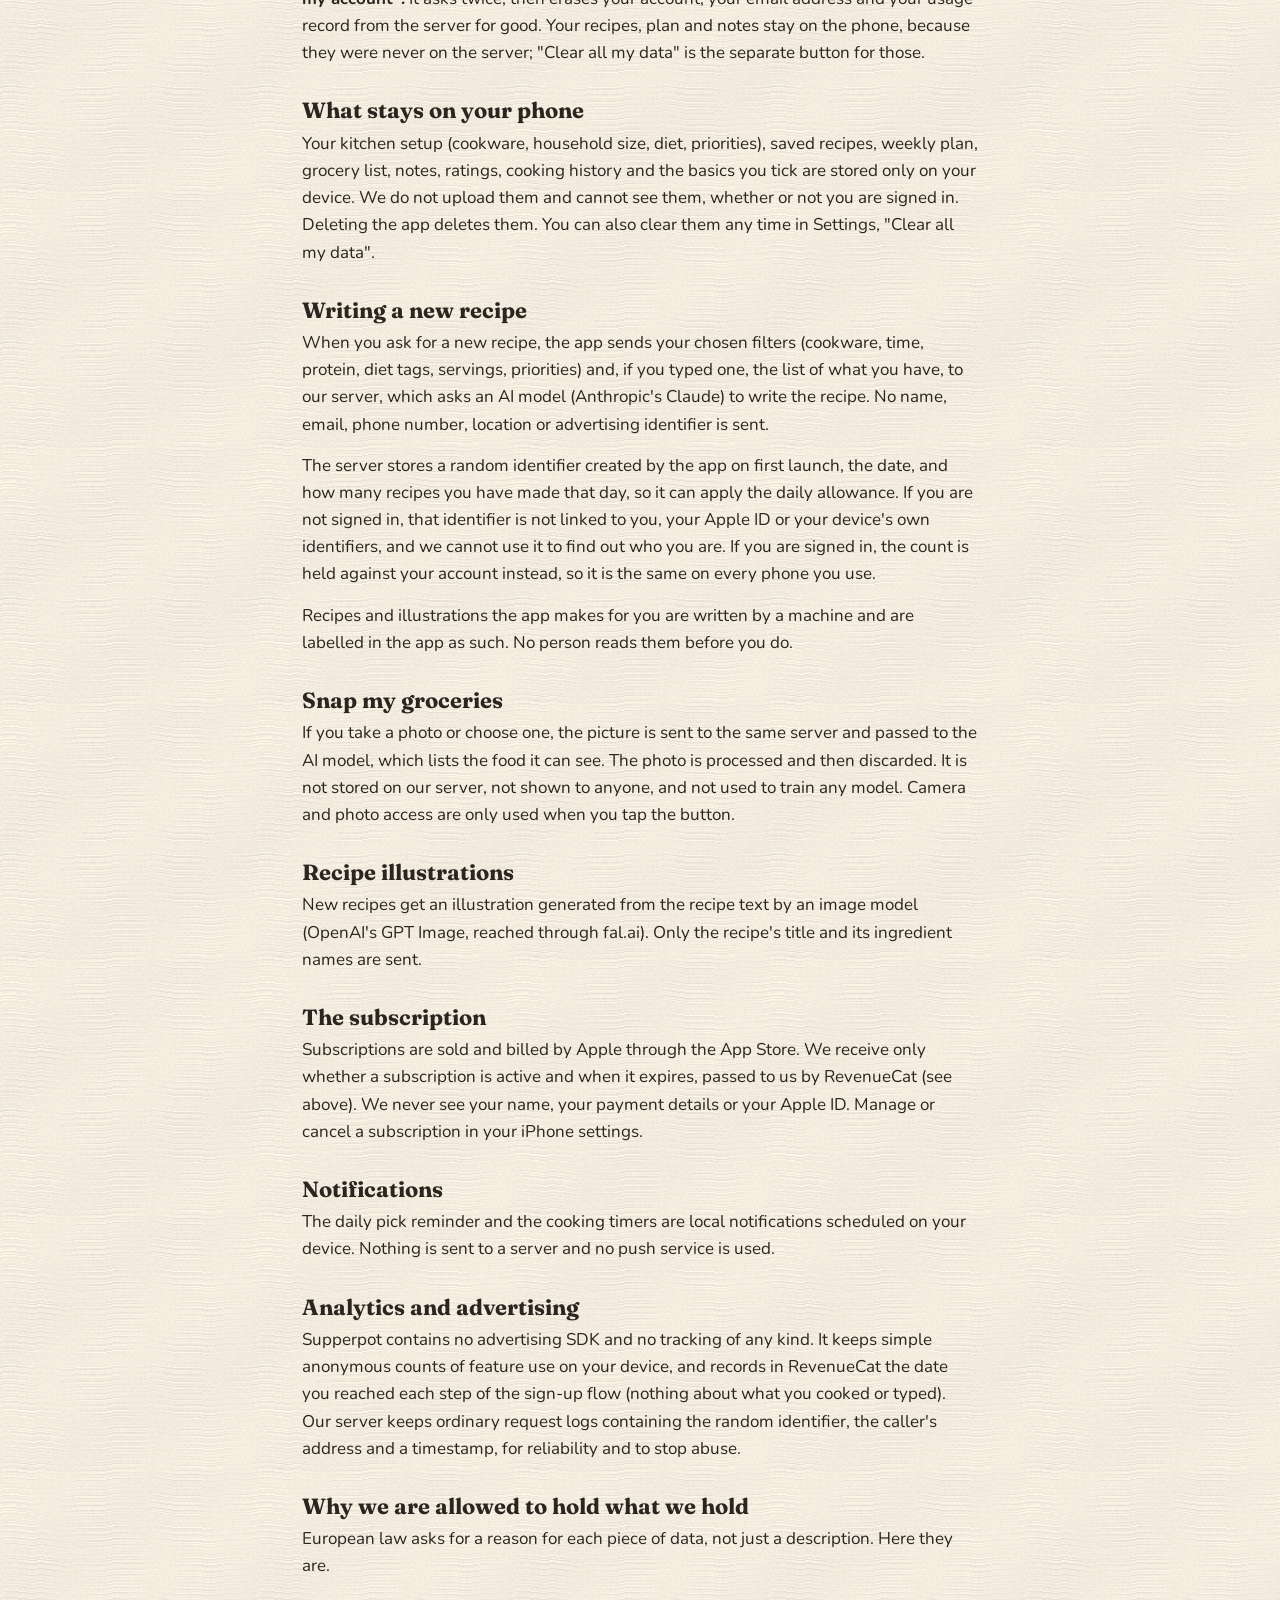
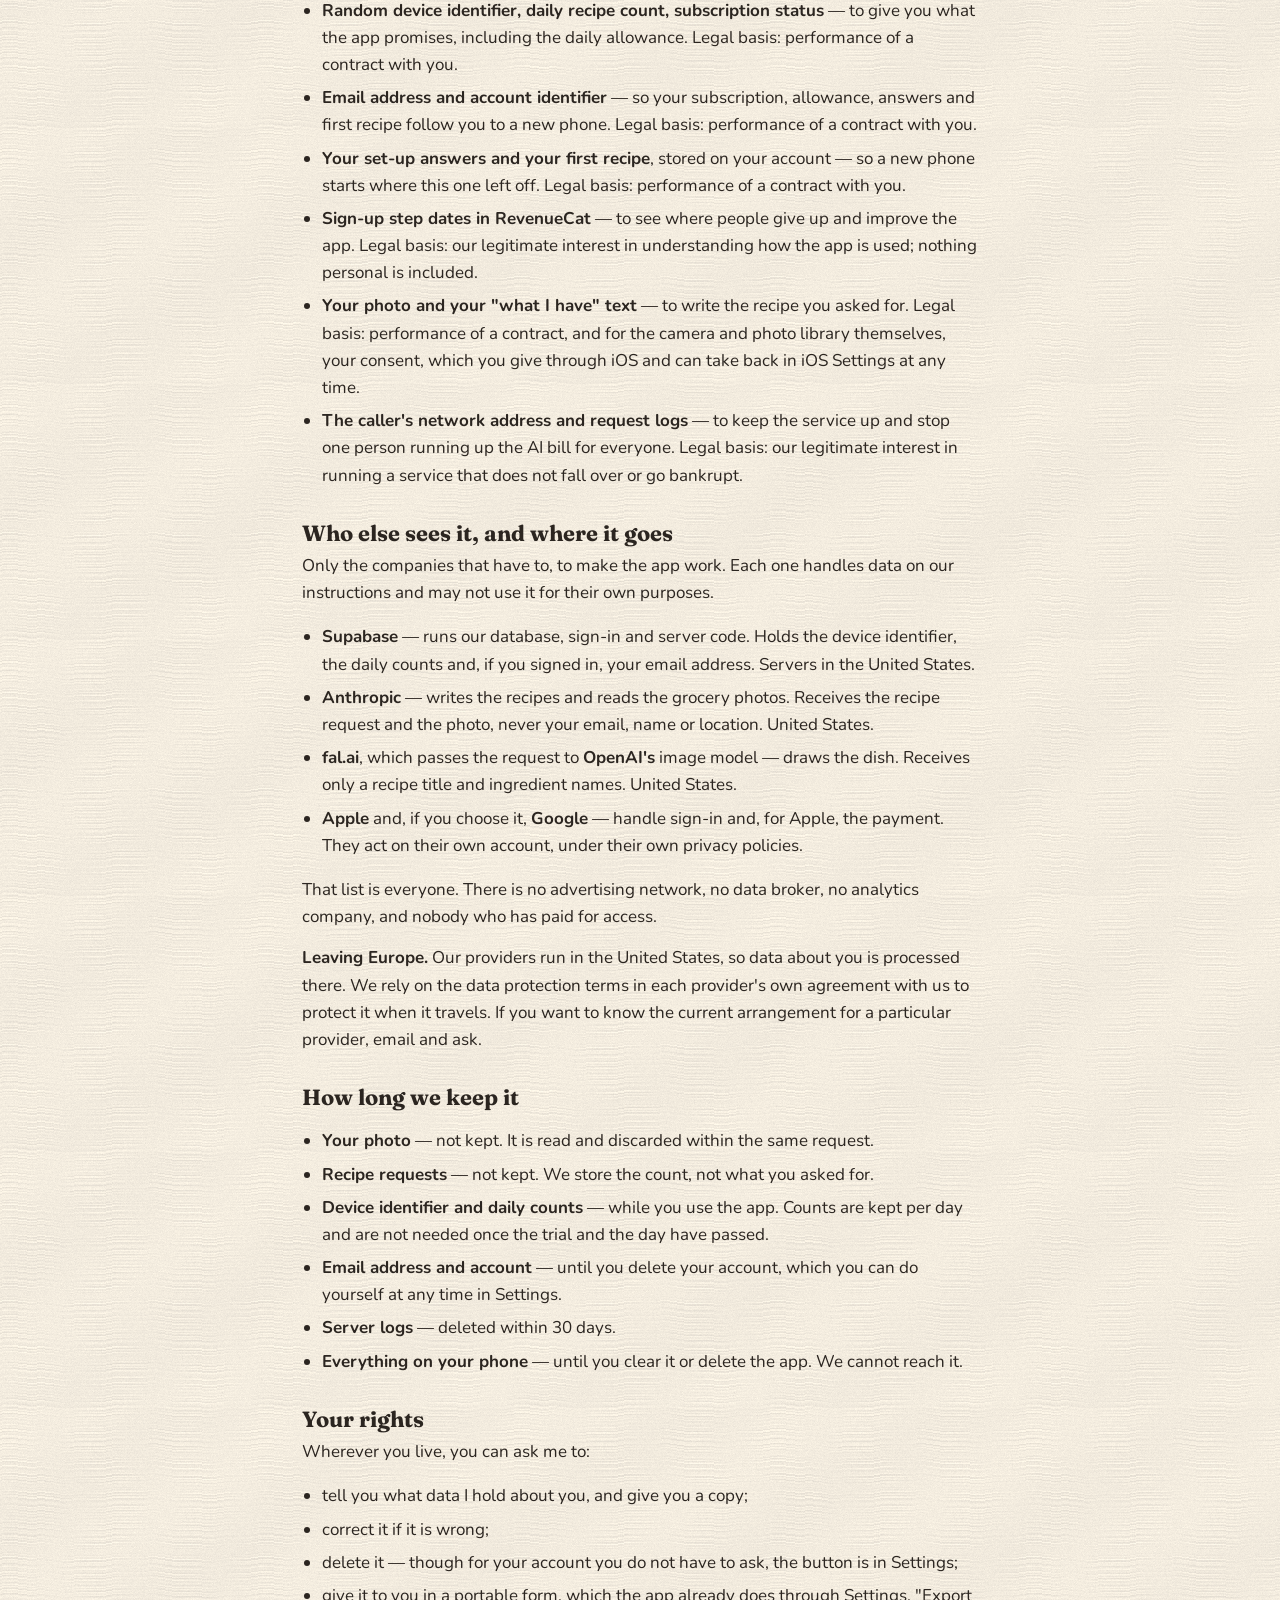
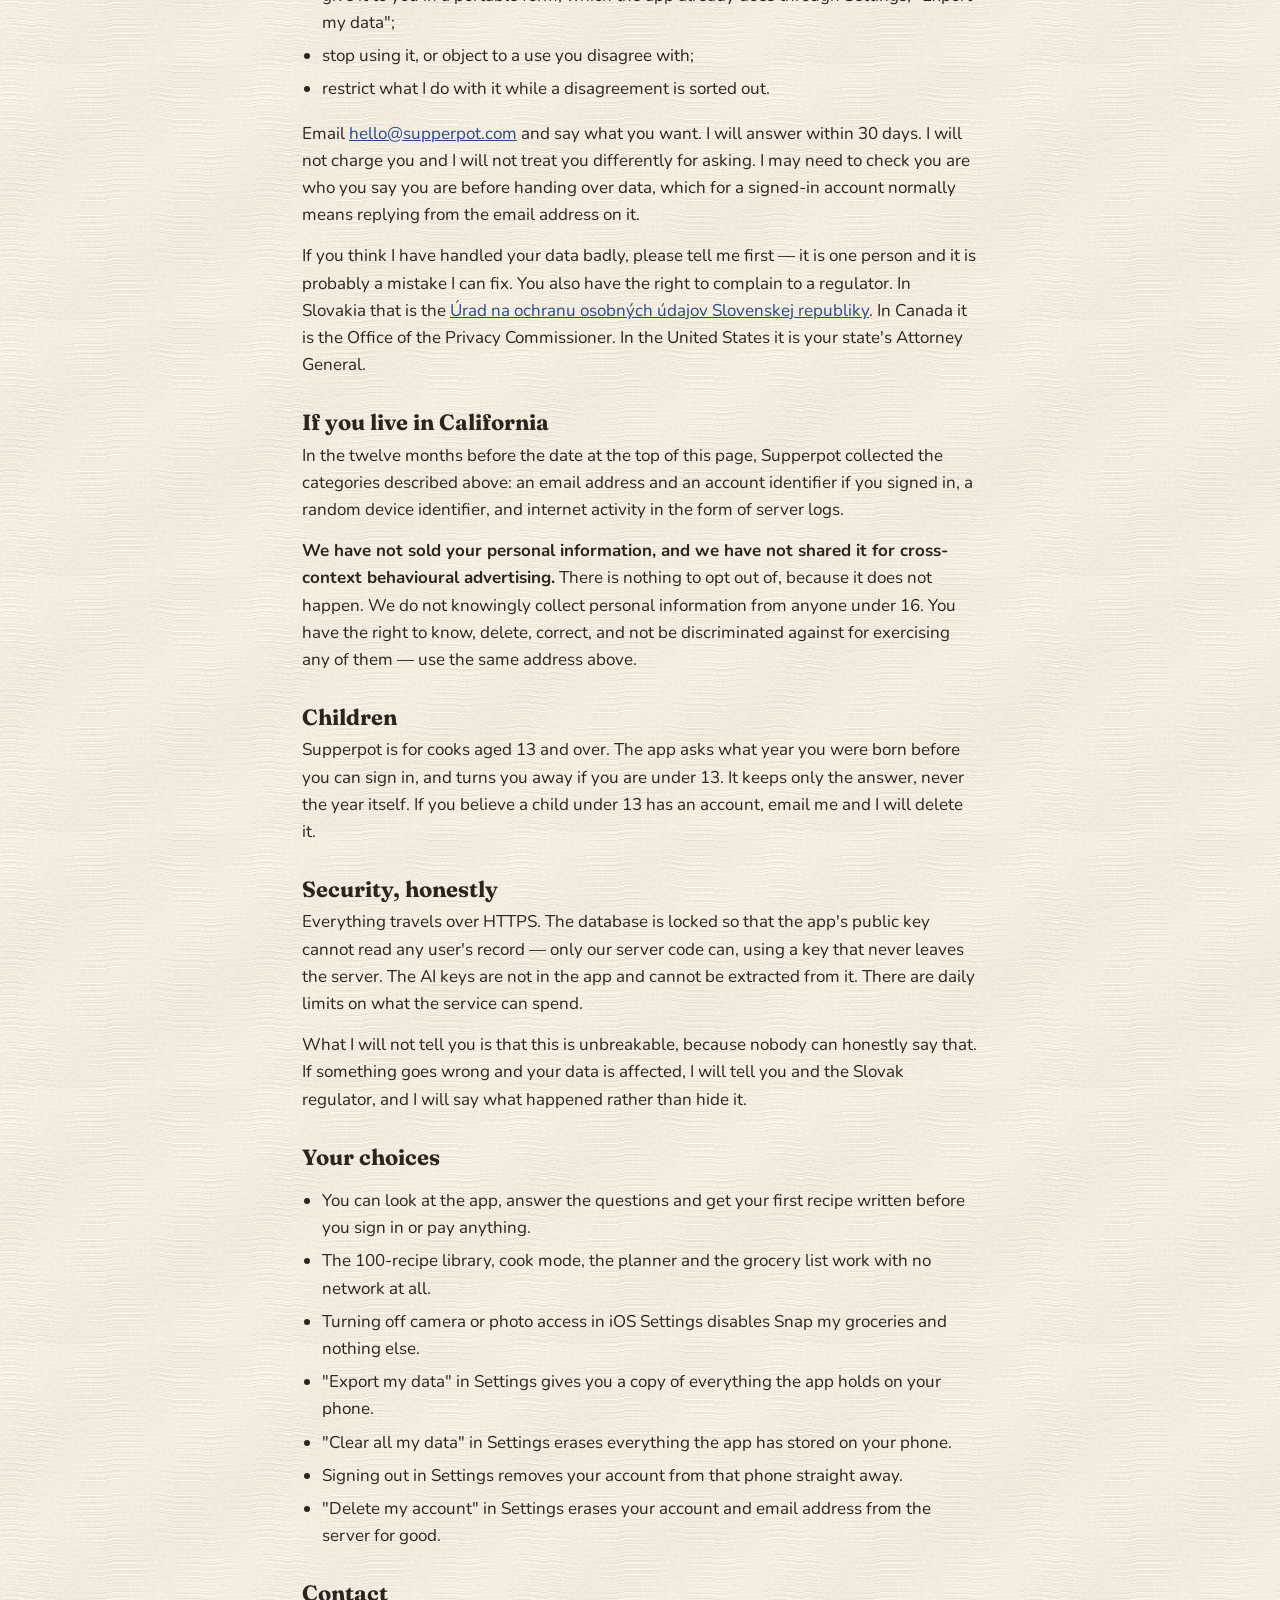
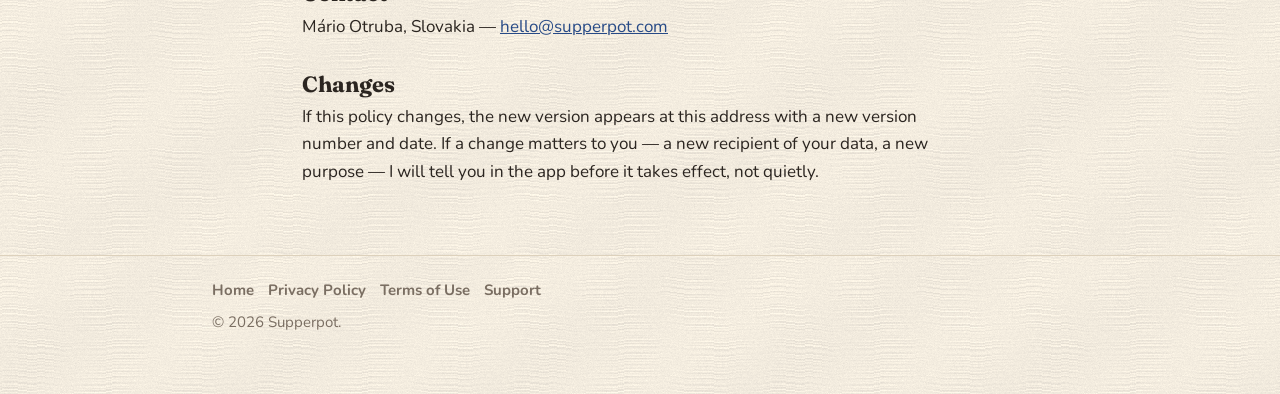
==== commit 9d58ea57: "Terms, privacy and home page for the subscription-only app (RevenueCat, required sign-in, no trial)" ====
--- a/privacy/index.html
+++ b/privacy/index.html
@@ -35,9 +35,11 @@
   <p>Because I am based in the European Union, European data protection law (the GDPR) applies to everything Supperpot does, for every user, wherever you live. If you are in the United States or Canada that works in your favour: you get the same protections European users do.</p>
 
   <h2>Signing in is optional</h2>
-  <p>You can tap "Continue without an account" and use every part of the app. Nothing is withheld, and we never ask again except from the Settings screen.</p>
-  <p>If you do sign in, with Apple or with Google, we receive from them two things: an account identifier and your email address. We do not receive your password, your contacts, your photos, your Google or Apple account contents, or anything else. With Sign in with Apple you may choose "Hide My Email", in which case we only ever see Apple's forwarding address and never your real one.</p>
-  <p>We use that email address for exactly one purpose: to recognise you when you open Supperpot on another phone, so your free trial, your daily recipe count and your Supperpot Plus subscription follow you instead of starting over. We do not send marketing email. We do not sell, rent or share the address.</p>
+  <p>Supperpot asks you to sign in before you subscribe, so your subscription, your answers and your first recipe can follow you to a new phone. You can sign in with Apple, with Google, or with an email address and a code we send to it.</p>
+  <p>When you sign in with Apple or Google, we receive from them two things: an account identifier and your email address. We do not receive your password, your contacts, your photos, your Google or Apple account contents, or anything else. With Sign in with Apple you may choose "Hide My Email", in which case we only ever see Apple's forwarding address and never your real one.</p>
+  <p>We use that email address for exactly one purpose: to recognise you when you open Supperpot on another phone, so your subscription, your daily recipe count, your onboarding answers and your first recipe follow you instead of starting over. We do not send marketing email. We do not sell, rent or share the address.</p>
+  <p>When you sign in, the app also stores on your account the answers you gave when you set it up (your cookware, what matters to you, household size, anything you avoid, how long you like to cook) and the first recipe it wrote for you, so they are there on a new phone. They are kept until you delete the account.</p>
+  <p>Subscriptions are processed by Apple and recorded for us by <b>RevenueCat</b> (RevenueCat, Inc., USA), which receives your purchase and subscription record from Apple, a random app-user identifier, your account identifier once you sign in, and the dates on which you reached each step of the sign-up flow (for example "saw the paywall"). RevenueCat never receives your email address, your photos, your answers or your recipes. We use it only to know whether a subscription is active and to see how many people subscribe.</p>
   <p>Signing out on the phone removes the account from it immediately. <b>To delete the account and its email address from the server entirely, open Settings and tap "Delete my account".</b> It asks twice, then erases your account, your email address and your usage record from the server for good. Your recipes, plan and notes stay on the phone, because they were never on the server; "Clear all my data" is the separate button for those.</p>
 
   <h2>What stays on your phone</h2>
@@ -54,20 +56,22 @@
   <h2>Recipe illustrations</h2>
   <p>New recipes get an illustration generated from the recipe text by an image model (OpenAI's GPT Image, reached through fal.ai). Only the recipe's title and its ingredient names are sent.</p>
 
-  <h2>Supperpot Plus</h2>
-  <p>Subscriptions are sold and billed by Apple through the App Store. We receive from Apple only whether a subscription is active and when it expires. We never see your name, your payment details or your Apple ID. Manage or cancel a subscription in your iPhone settings.</p>
+  <h2>The subscription</h2>
+  <p>Subscriptions are sold and billed by Apple through the App Store. We receive only whether a subscription is active and when it expires, passed to us by RevenueCat (see above). We never see your name, your payment details or your Apple ID. Manage or cancel a subscription in your iPhone settings.</p>
 
   <h2>Notifications</h2>
   <p>The daily pick reminder and the cooking timers are local notifications scheduled on your device. Nothing is sent to a server and no push service is used.</p>
 
   <h2>Analytics and advertising</h2>
-  <p>Supperpot contains no analytics SDK, no advertising SDK and no tracking of any kind. It keeps simple anonymous counts of feature use on your device only, which never leave the phone. Our server keeps ordinary request logs containing the random identifier, the caller's address and a timestamp, for reliability and to stop abuse.</p>
+  <p>Supperpot contains no advertising SDK and no tracking of any kind. It keeps simple anonymous counts of feature use on your device, and records in RevenueCat the date you reached each step of the sign-up flow (nothing about what you cooked or typed). Our server keeps ordinary request logs containing the random identifier, the caller's address and a timestamp, for reliability and to stop abuse.</p>
 
   <h2>Why we are allowed to hold what we hold</h2>
   <p>European law asks for a reason for each piece of data, not just a description. Here they are.</p>
   <ul>
-    <li><b>Random device identifier, daily recipe count, subscription status</b> &mdash; to give you what the app promises, including the free trial and the daily allowance. Legal basis: performance of a contract with you.</li>
-    <li><b>Email address and account identifier</b>, if you sign in &mdash; so your trial, allowance and subscription follow you to a new phone. Legal basis: performance of a contract with you.</li>
+    <li><b>Random device identifier, daily recipe count, subscription status</b> &mdash; to give you what the app promises, including the daily allowance. Legal basis: performance of a contract with you.</li>
+    <li><b>Email address and account identifier</b> &mdash; so your subscription, allowance, answers and first recipe follow you to a new phone. Legal basis: performance of a contract with you.</li>
+    <li><b>Your set-up answers and your first recipe</b>, stored on your account &mdash; so a new phone starts where this one left off. Legal basis: performance of a contract with you.</li>
+    <li><b>Sign-up step dates in RevenueCat</b> &mdash; to see where people give up and improve the app. Legal basis: our legitimate interest in understanding how the app is used; nothing personal is included.</li>
     <li><b>Your photo and your "what I have" text</b> &mdash; to write the recipe you asked for. Legal basis: performance of a contract, and for the camera and photo library themselves, your consent, which you give through iOS and can take back in iOS Settings at any time.</li>
     <li><b>The caller's network address and request logs</b> &mdash; to keep the service up and stop one person running up the AI bill for everyone. Legal basis: our legitimate interest in running a service that does not fall over or go bankrupt.</li>
   </ul>
@@ -119,7 +123,7 @@
 
   <h2>Your choices</h2>
   <ul>
-    <li>You never have to sign in. "Continue without an account" gives you the whole app.</li>
+    <li>You can look at the app, answer the questions and get your first recipe written before you sign in or pay anything.</li>
     <li>The 100-recipe library, cook mode, the planner and the grocery list work with no network at all.</li>
     <li>Turning off camera or photo access in iOS Settings disables Snap my groceries and nothing else.</li>
     <li>"Export my data" in Settings gives you a copy of everything the app holds on your phone.</li>
--- a/style.css
+++ b/style.css
@@ -35,14 +35,19 @@
 nav a:hover, nav a[aria-current="page"] { color: var(--enamel); }
 
 /* hero */
-.hero { padding: 40px 0 8px; }
+.hero { padding: 28px 0 0; }
 .eyebrow { font-family: var(--display); font-style: italic; font-weight: 600; color: var(--steel); font-size: 20px; }
 h1 { font-family: var(--display); font-weight: 900; font-size: clamp(38px, 7vw, 62px); line-height: 1.02; letter-spacing: -0.015em; margin: 8px 0 14px; text-wrap: balance; }
-.lede { font-size: 19px; color: var(--steel); max-width: 34ch; margin: 0 0 22px; }
+.lede { font-size: 19px; color: var(--steel); max-width: 46ch; margin: 0 0 22px; }
 .cta { display: inline-block; background: var(--enamel); color: var(--paper); text-decoration: none; font-weight: 800; padding: 15px 26px; border-radius: 16px; }
 .cta.soft { background: transparent; color: var(--enamel); border: 2px solid var(--enamel); margin-left: 8px; }
-.hero-grid { display: grid; grid-template-columns: 1fr 380px; gap: 28px; align-items: center; }
-.hero-art { width: 100%; border-radius: 22px; }
+/* The picture carries the pitch, so it gets the bigger half and the words sit beside it. */
+.hero-grid { display: grid; grid-template-columns: minmax(300px, 0.85fr) 1.15fr; gap: 40px; align-items: center; }
+.hero-copy { text-align: left; }
+.hero-ctas { display: flex; gap: 12px; flex-wrap: wrap; margin-top: 4px; }
+/* One picture that carries the whole pitch: groceries in, list in the middle, dinner out. */
+/* A cut-out PNG, so it sits straight on the paper with no box around it. */
+.hero-art { width: 100%; height: auto; display: block; }
 
 /* sections */
 h2 { font-family: var(--display); font-weight: 700; font-size: clamp(26px, 4vw, 34px); line-height: 1.15; margin: 54px 0 6px; text-wrap: balance; }
@@ -75,7 +80,9 @@
 footer nav { gap: 14px; margin-bottom: 8px; }
 
 @media (max-width: 760px) {
-  .hero-grid { grid-template-columns: 1fr; }
-  .hero-art { max-width: 320px; }
-  .lede { max-width: none; }
+  .hero-grid { grid-template-columns: 1fr; gap: 18px; }
+  .hero-copy { text-align: center; }
+  .hero-ctas { justify-content: center; }
+  .hero-art { max-width: 420px; margin: 0 auto; }
+  .lede { max-width: none; margin-inline: auto; }
 }
